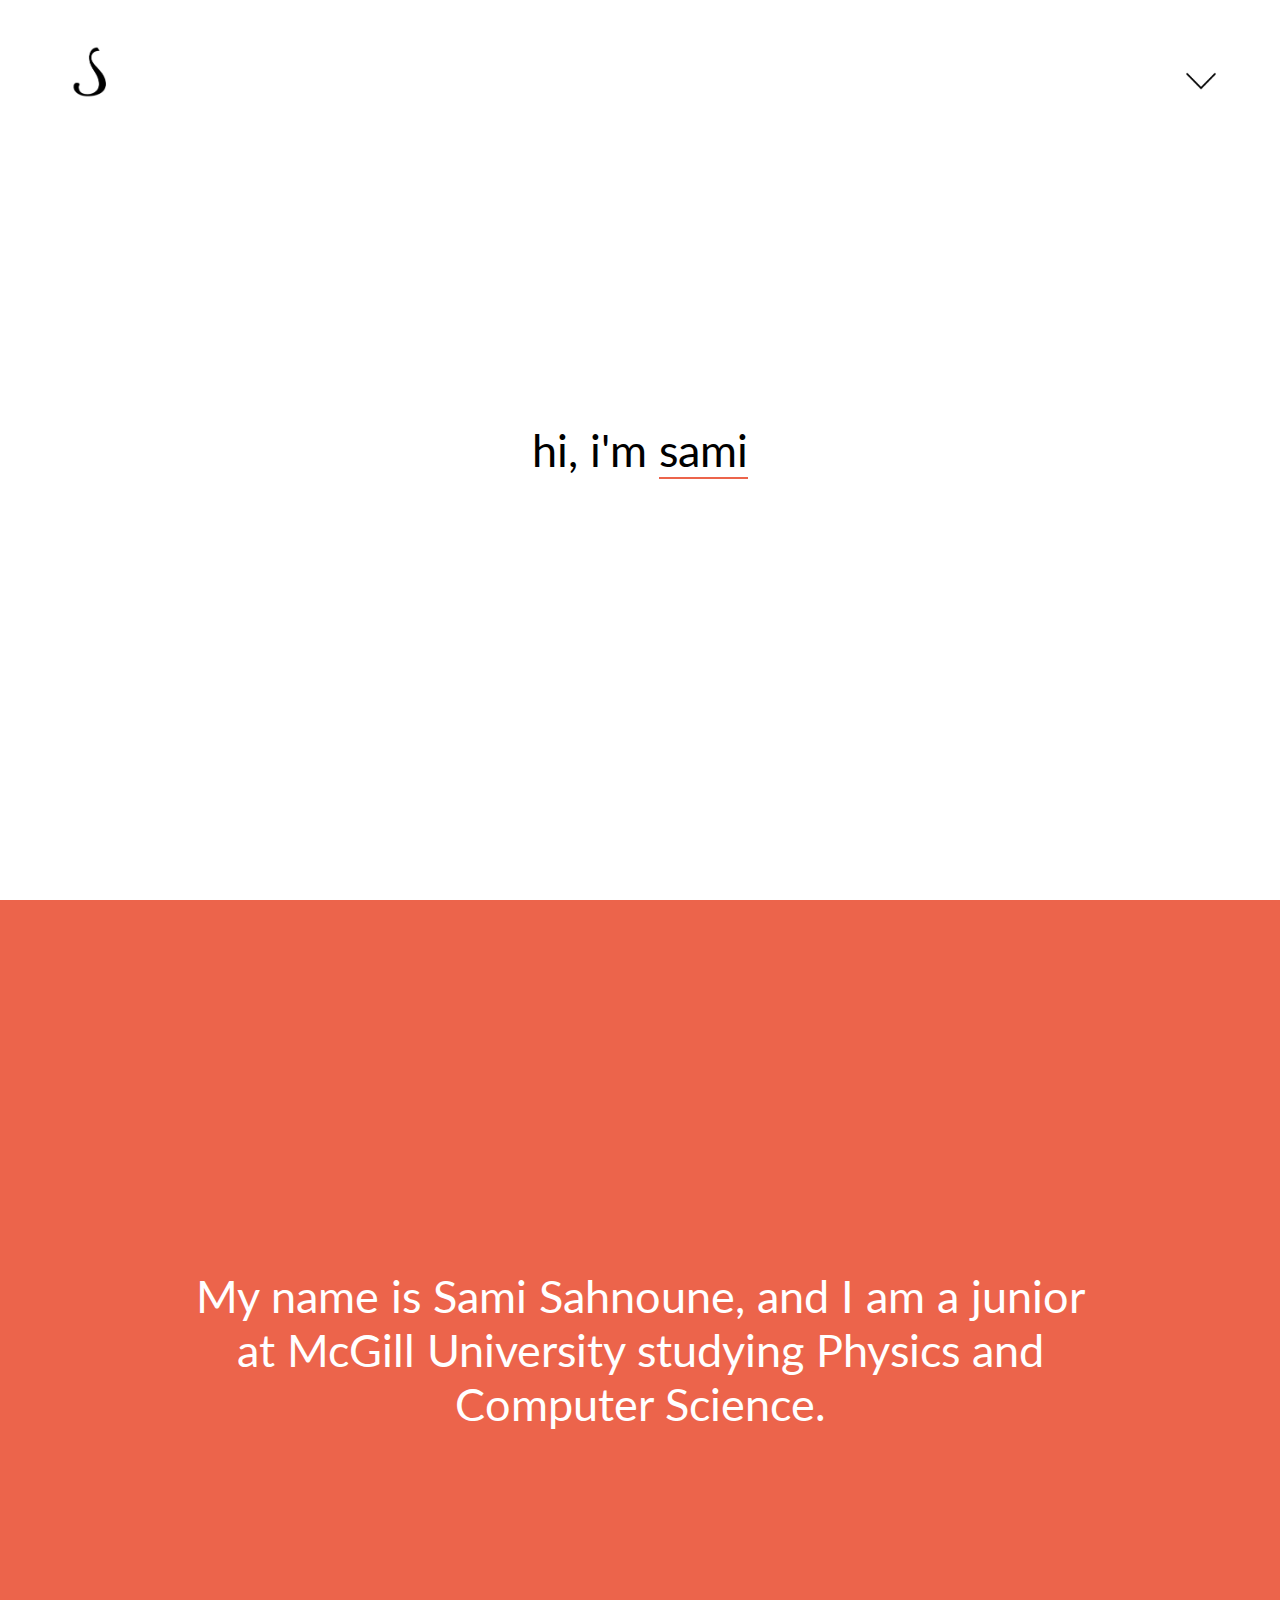
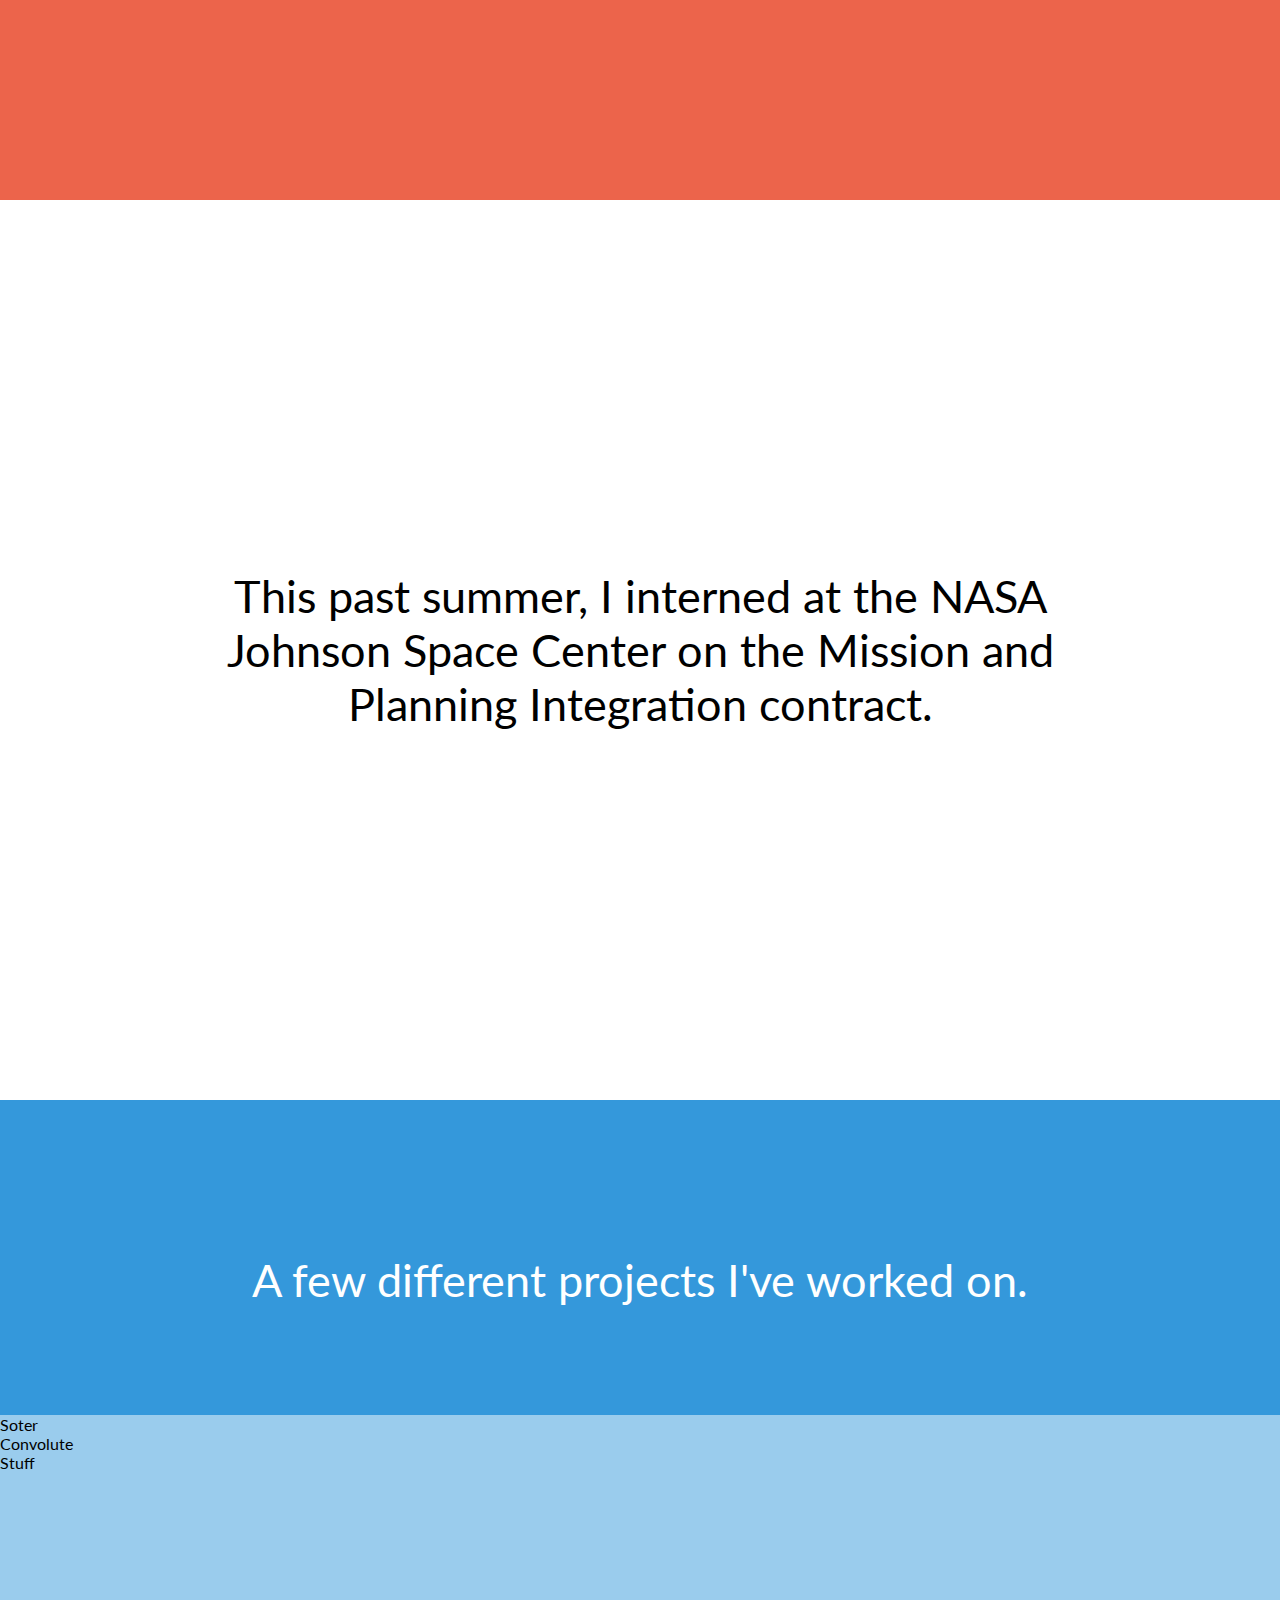
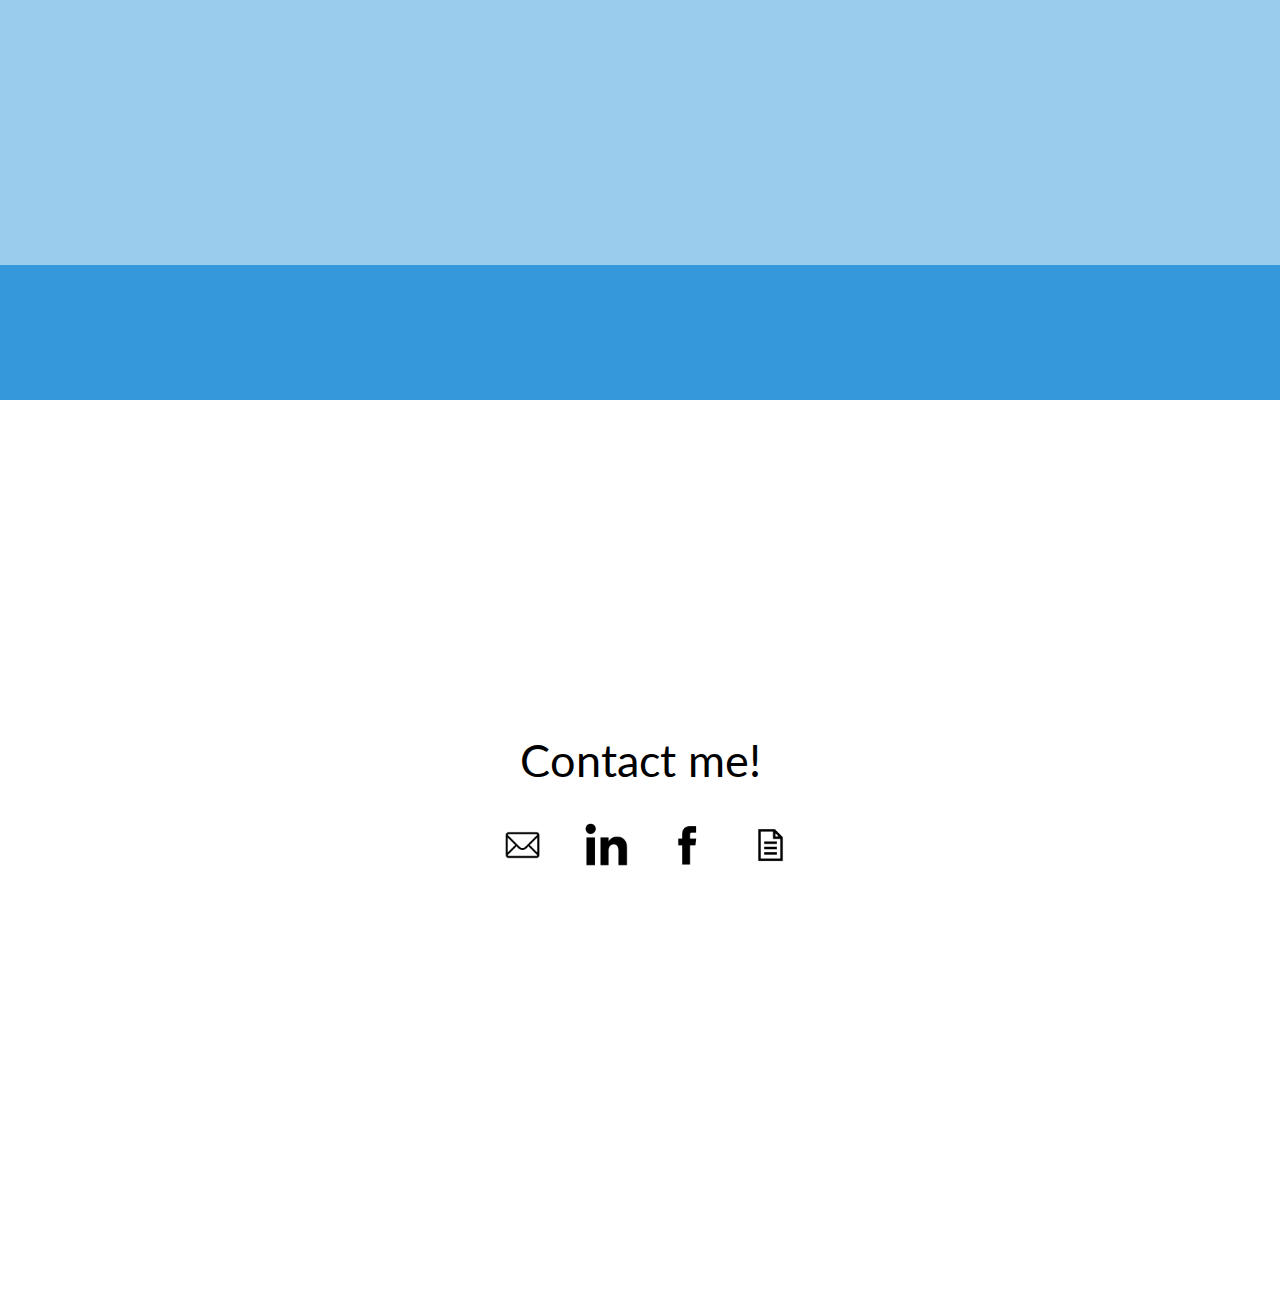
==== index.html @ 0ca567f9 "Formatting, font changes" ====
<!DOCTYPE html>
<html>
    <head>
        <title> Sami Sahnoune </title>
        <link href="https://fonts.googleapis.com/css?family=Lato" rel="stylesheet">
        <link rel="icon" href="me.png">
        <script src="https://code.jquery.com/jquery-3.2.1.min.js"   integrity="sha256-hwg4gsxgFZhOsEEamdOYGBf13FyQuiTwlAQgxVSNgt4=" crossorigin="anonymous"></script>
    </head>
    <body>
        <style>
            * {
                margin: 0;
                padding: 0;
                box-sizing: border-box;
            }
            
            body {
                height: 100vh;
                font-family: "Lato Light", "Lato", sans-serif;
            }
            
            #menu {                
                float: right;
                display: none;
                position: fixed;
                z-index: 1;
                top: 12.5vh;
                text-align: center;
                font-size: 3vh;
                /* change this */
                width: 6vw;
                right: 3vw;
                list-style: none;
            }
            
            #menu li {
                padding: 1vh;
                list-style: none;
            }
            
            #menu li:hover {
                color: gray;
                cursor: pointer;
            }
            
            .info {
                width: 70%;
                font-size: 5vh;
                position: absolute;
                text-align: center;
                top: 50%;
                left: 50%;                
                transform: translate(-50%, -50%);
            }

            #header {
                position: fixed;
                z-index: 1;
                height: 15%;
                width: 100%;
            }
            
            #icon {
                cursor: pointer;
                height: 6vh;
                margin-left: 5vw;
                margin-top: 5vh;
                
            }
            
            #search{
                cursor: pointer;
                height: 2vh;
/*                width: 2vw;*/
                float: right;
                margin-right: 5vw;
                margin-top: 8vh;
            }
            
            #me {
                background-color: #EC644B;
            }
            
            #me_info {
                color: white;
            }
            
            .invert {
               -webkit-filter: invert(1);
               filter: invert(1);
            }
            
            #projects {
                position: relative;
                background-color: #3498db;
            }
            
            #projects_info {
                width: 70%;
                font-size: 5vh;
                position: absolute;
                text-align: center;
                top: 20%;
                left: 50%;                
                transform: translate(-50%, -50%);
                color: white;
            }
            
            section {
                height: 100vh;
                position: relative;
            }
            
            #contact_info {
                width: 70%;
                font-size: 5vh;
                position: absolute;
                text-align: center;
                top: 40%;
                left: 50%;                
                transform: translate(-50%, -50%);
            }
            
            #social {
                width: 70%;
                font-size: 5vh;
                position: absolute;
                text-align: center;
                top: 50%;
                left: 47.5%;                
                transform: translate(-50%, -50%);
                z-index: 1;
            }
            
            #gallery {
                position: absolute;
                height: 50vh;
                width: 100%;
                top: 35vh;
/*                margin-top: 25%;*/
/*                position: absolute;*/
/*                text-align: center;*/
                margin: 0 auto;
                background-color: rgba(255, 255, 255, 0.5);
            }

            #social, #social li {
                list-style: none;
                display: inline;
                margin-left: 2vw;
            }
            
            .rotate {
                transform: rotate(-180deg);
                /*transform: rotate(180deg);*/
                -webkit-transition:0.5s;
                -moz-transition:0.5s;
                -ms-transition:0.5s;
                -o-transition:0.5s;
                transition:0.5s;
            }
            .rotate2 {
                transform: rotate(0deg);
                -webkit-transition:0.5s;
                -moz-transition:0.5s;
                -ms-transition:0.5s;
                -o-transition:0.5s;
                transition:0.5s;
            }
            
            li img {
                height: 5vh;
            }
            
            #gallery ul {
                margin: 0;
                padding: 0;
/*                padding: 3vw;*/
                width: 100%;
            }
            
            #gallery ul li{
                list-style: none;
/*                padding: 10vw;*/
                display: inline-block;
                width: 50%
/*                width: 29vw;*/
/*                text-align: left;*/
            }
            
/*
            @media screen and (min-width: 20em) {
                #gallery ul li {
                    width: 33.33333%;
                }
            }
*/
        </style>
        <div id = "menu">
            <ul>
                <li>home</li>
                <li>me</li>
                <li>work</li>
                <li>projects</li>
                <li>contact</li>
            </ul>
        </div>
        <div id = "header">
            <img src = "me.png" class = "pic" id = "icon">
            <img src = "caret.png" class = "pic rotate2" id = "search" >
        </div>
        <section id = "home">
            <p id = "hi" class = "info"> hi, i'm <span style = "border-bottom: 2px solid #EC644B">sami</span> </p>
        </section>
        <section id = "me">
            <p id = "me_info" class = "info"> My name is Sami Sahnoune, and I am a junior at McGill University studying Physics and Computer Science.</p>
        </section>
        <section id = "work">
            <p id = "work_info" class = "info"> This past summer, I interned at the NASA Johnson Space Center on the Mission and Planning Integration contract.</p>
        </section>
        <section id = "projects">
            <p id = "projects_info" class = "info"> A few different projects I've worked on.</p>
            <div id = "gallery">
                <ul>
                    <li> Soter </li>
                    <li> Convolute </li>
                    <li> Stuff </li>
                </ul>
            </div>
        </section>
        <section id = "contact">
            <p id = "contact_info" class = "info"> Contact me! </p>
            <ul id = "social">
                <li><a href = "mailto:sami.sahnoune@mail.mcgill.ca" target = "_blank"><img src="email.png"></a></li>
                <li><a href = "https://www.linkedin.com/in/samisahnoune" target = "_blank"><img src="linkedin.png"></a></li>
                <li><a href = "https://www.facebook.com/samiwsahn" target = "_blank"><img src="facebook.png"></a></li>
                <li><a href = "resume.pdf" target = "_blank"><img src="resume.png" target = "_blank"></a></li>
            </ul>
        </section>
    </body>
    <script>
        $(document).ready(function () {
            $("#hi").hide(0).delay(100).fadeIn(750);
        });
        
        var topofDiv = $("section").offset().top;
        var height = $("section").outerHeight();
        var sections = document.getElementsByTagName("section");
        
        // sloppy, fix
        var section_height = sections[0].offsetHeight;
        $(window).scroll(function(){
            if(($(window).scrollTop() > ((0 + height) - 50) && $(window).scrollTop() < ((section_height + height) - 50)) || $(window).scrollTop() > ((2*section_height + height) - 50) && $(window).scrollTop() < ((3*section_height + height) - 50)){
                $("#header img").addClass("invert");
                $("#menu").addClass("invert");
            }
            else {
                $("#header img").removeClass("invert");
                $("#menu").removeClass("invert");
            }
        });
        
        $("#search").click(function(){
            $('#search').toggleClass('rotate');
            $('#search').toggleClass('rotate2');
            $("#menu").slideToggle(500);
        });
        
        $("#icon").click(function() {
            $("html, body").animate({
                scrollTop: 0
            }, 700);
        });
        
        $("#menu").on('click','li',function(){
            $('html, body').animate({
                scrollTop: $('#'+$(this).text()).offset().top}, 750);
            $("#menu").slideToggle(500);
            $('#search').toggleClass('rotate');
            $('#search').toggleClass('rotate2');
        });
        $(window).resize(function() {
            if ($(window).width() < 450)
            {
                $(".info").css({'font-size': '5vw'});
            }
            else {
                $(".info").css({'font-size': '5vh'});
            }
        });
        
        
    </script>
</html>
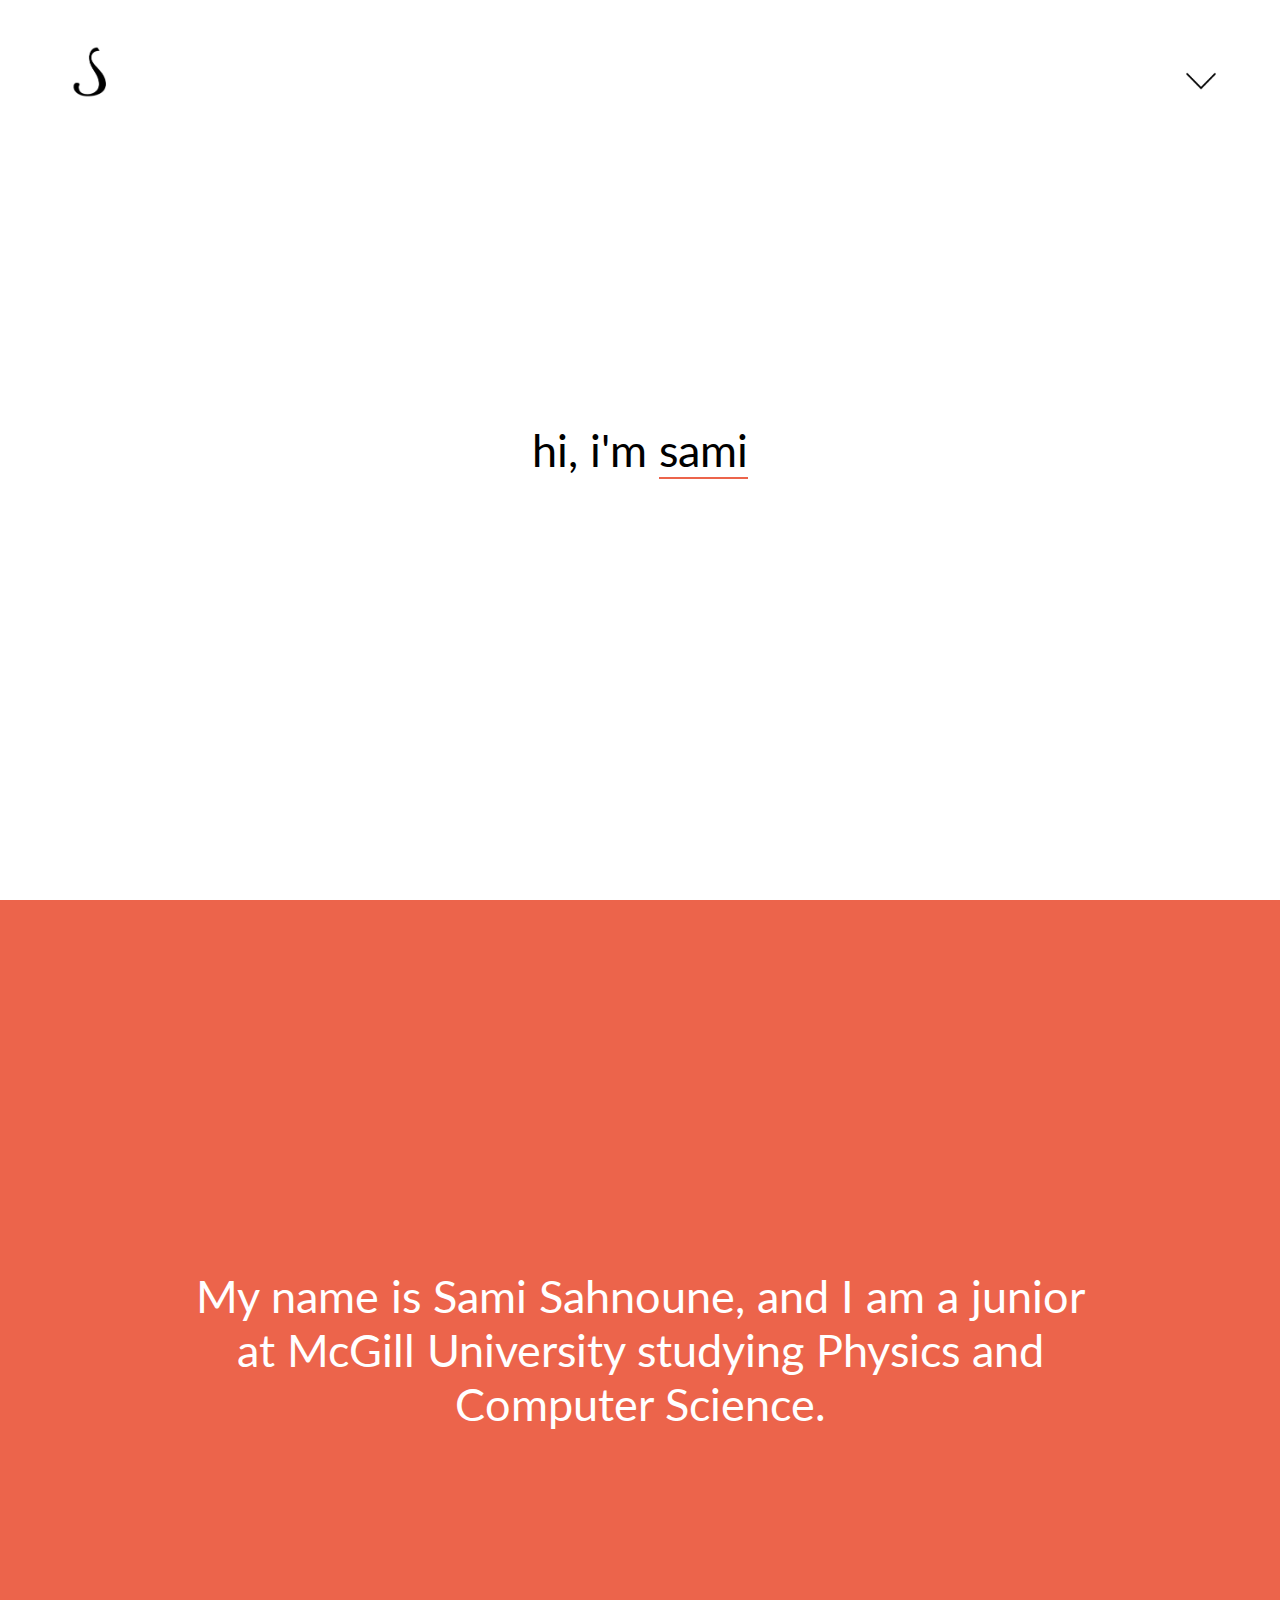
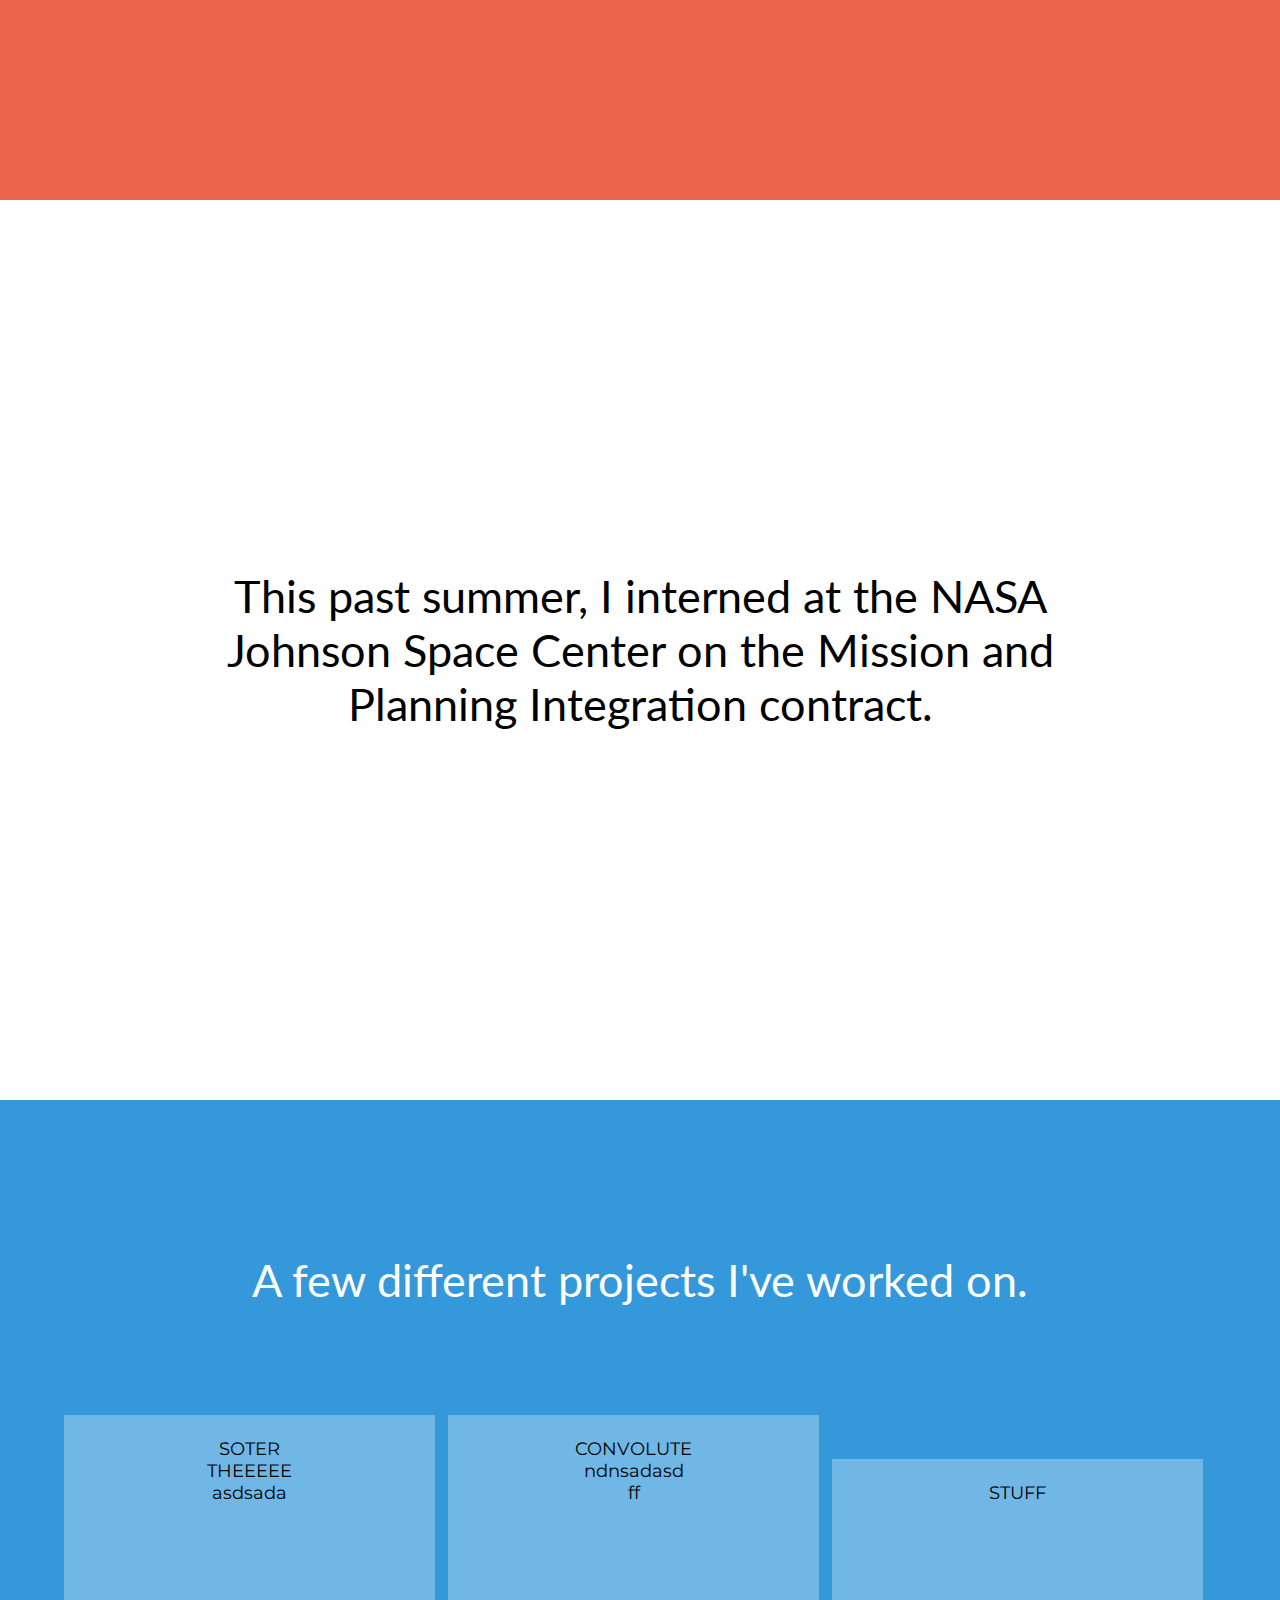
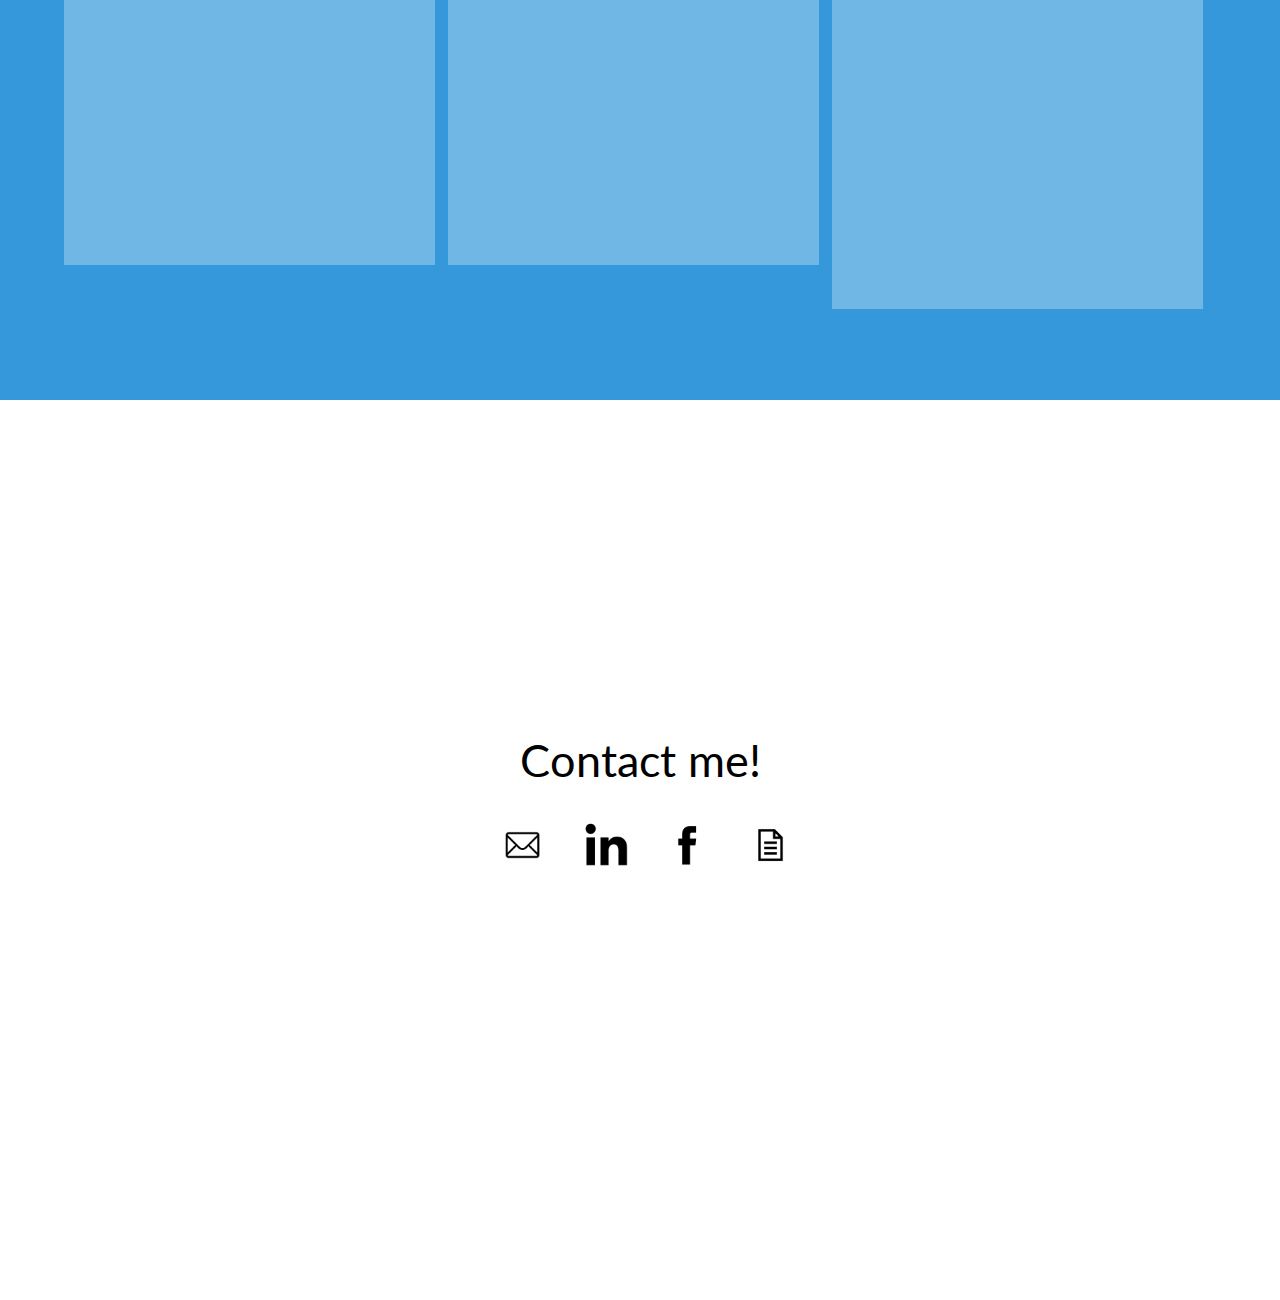
==== commit 138f0e4f: "Created project sections with correct spacings" ====
--- a/index.html
+++ b/index.html
@@ -3,6 +3,7 @@
     <head>
         <title> Sami Sahnoune </title>
         <link href="https://fonts.googleapis.com/css?family=Lato" rel="stylesheet">
+        <link href="https://fonts.googleapis.com/css?family=Montserrat" rel="stylesheet">
         <link rel="icon" href="me.png">
         <script src="https://code.jquery.com/jquery-3.2.1.min.js"   integrity="sha256-hwg4gsxgFZhOsEEamdOYGBf13FyQuiTwlAQgxVSNgt4=" crossorigin="anonymous"></script>
     </head>
@@ -137,11 +138,8 @@
                 height: 50vh;
                 width: 100%;
                 top: 35vh;
-/*                margin-top: 25%;*/
-/*                position: absolute;*/
-/*                text-align: center;*/
                 margin: 0 auto;
-                background-color: rgba(255, 255, 255, 0.5);
+/*                background-color: rgba(255, 255, 255, 0.5);*/
             }
 
             #social, #social li {
@@ -171,30 +169,27 @@
             li img {
                 height: 5vh;
             }
-            
+             
             #gallery ul {
                 margin: 0;
                 padding: 0;
-/*                padding: 3vw;*/
                 width: 100%;
-            }
-            
-            #gallery ul li{
-                list-style: none;
-/*                padding: 10vw;*/
+                font-size: 0;
+                margin-left: 5%;
+            }
+
+            #gallery ul li {
+                padding: 2.5vh;
+                font-family: 'Montserrat', 'Lato Light', sans-serif;
+                text-align: center;
+                margin-right: 1%;
+                height: 50vh;
+                list-style: none;
                 display: inline-block;
-                width: 50%
-/*                width: 29vw;*/
-/*                text-align: left;*/
-            }
-            
-/*
-            @media screen and (min-width: 20em) {
-                #gallery ul li {
-                    width: 33.33333%;
-                }
-            }
-*/
+                width: 29%;
+                font-size: 2vh;
+                background-color: rgba(255, 255, 255, 0.3);
+            }
         </style>
         <div id = "menu">
             <ul>
@@ -222,9 +217,12 @@
             <p id = "projects_info" class = "info"> A few different projects I've worked on.</p>
             <div id = "gallery">
                 <ul>
-                    <li> Soter </li>
-                    <li> Convolute </li>
-                    <li> Stuff </li>
+                    <li> 
+                        SOTER
+                        <br>THEEEEE<br>asdsada
+                    </li>
+                    <li> CONVOLUTE<br> ndnsadasd<br> ff</li>
+                    <li> STUFF </li>
                 </ul>
             </div>
         </section>
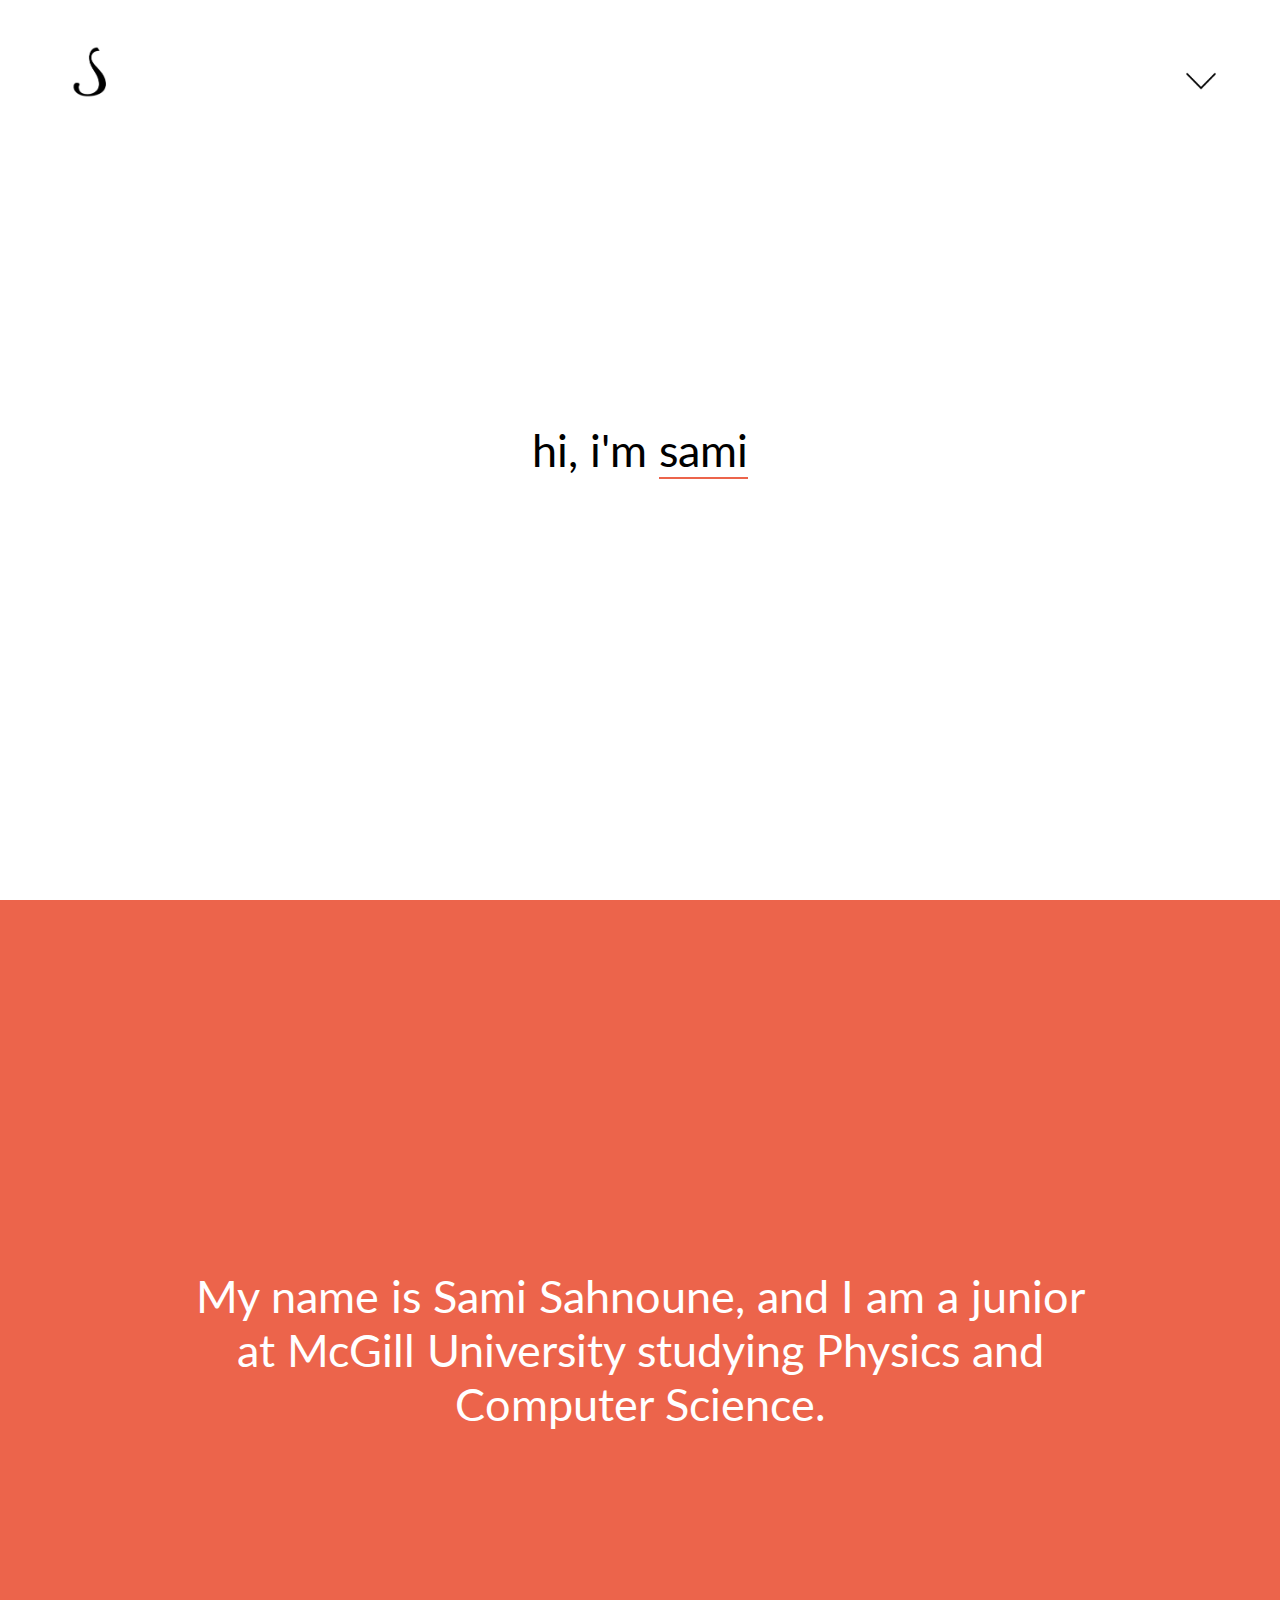
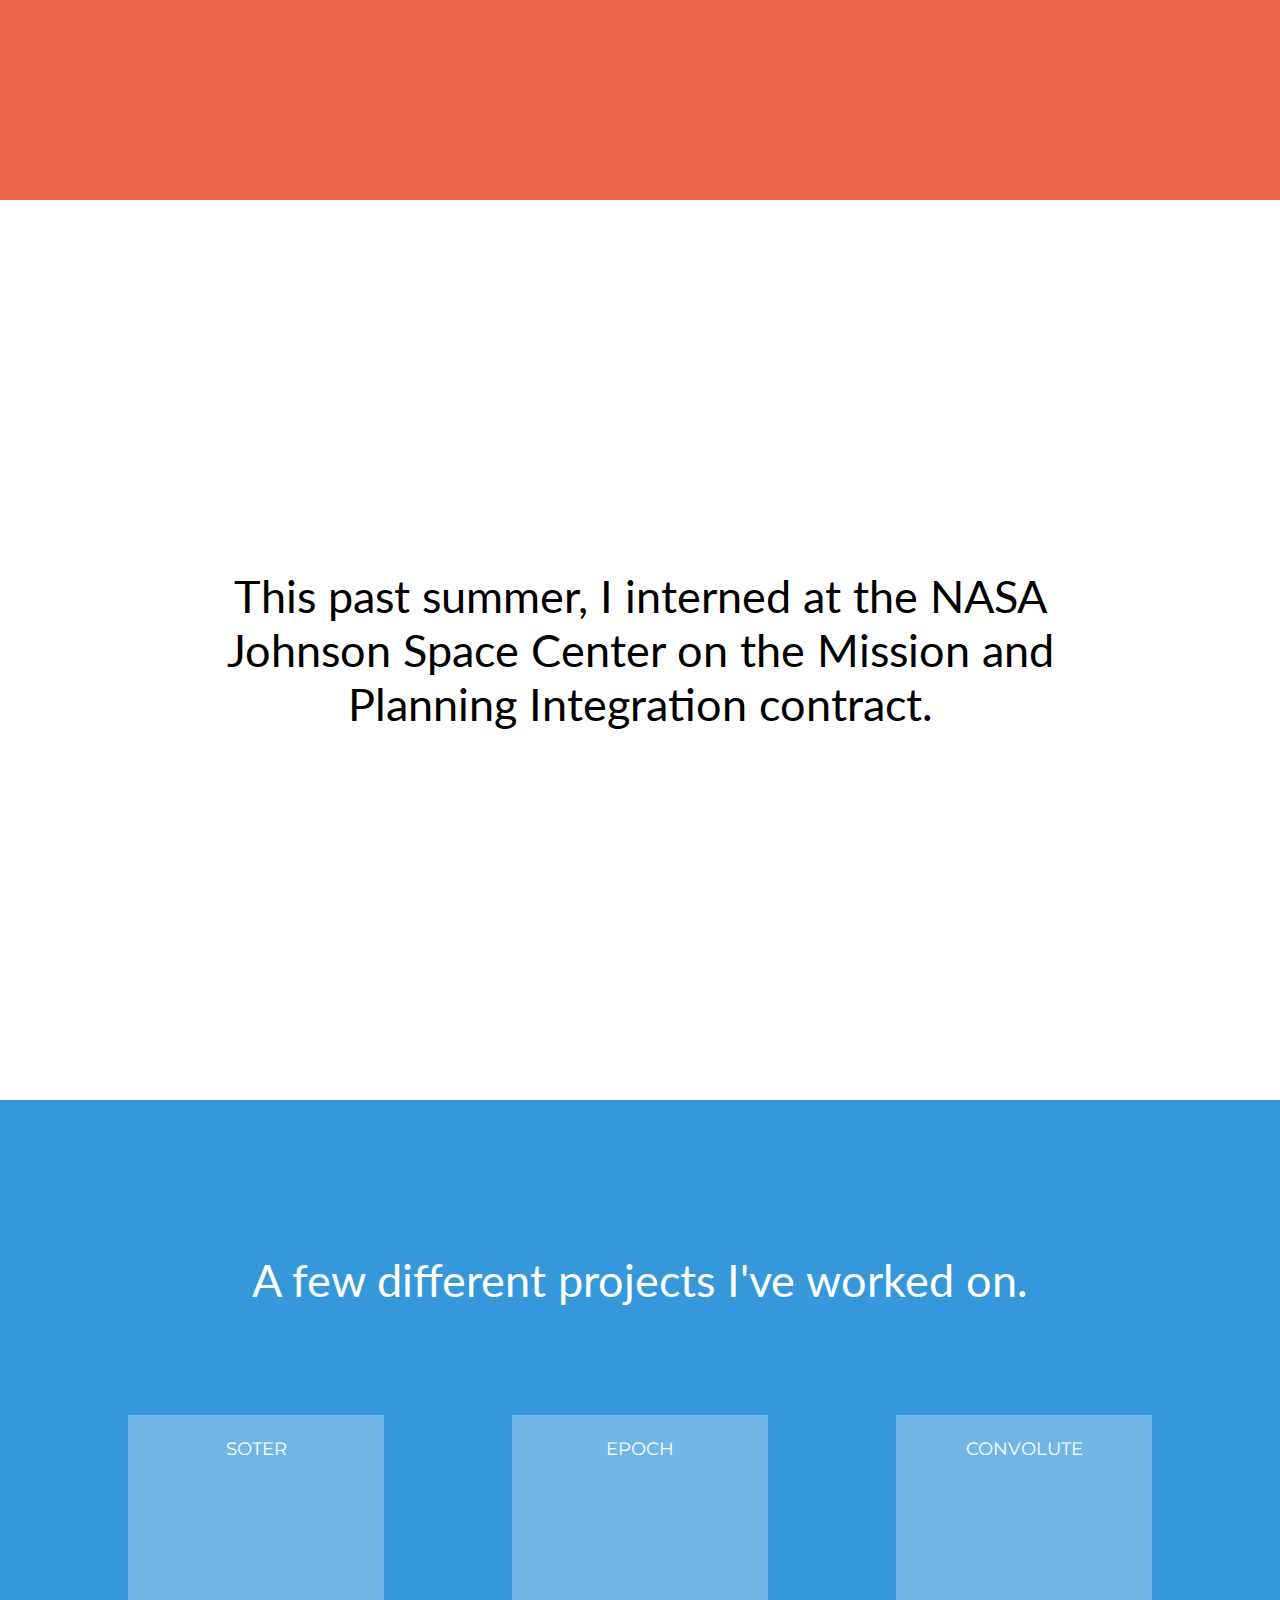
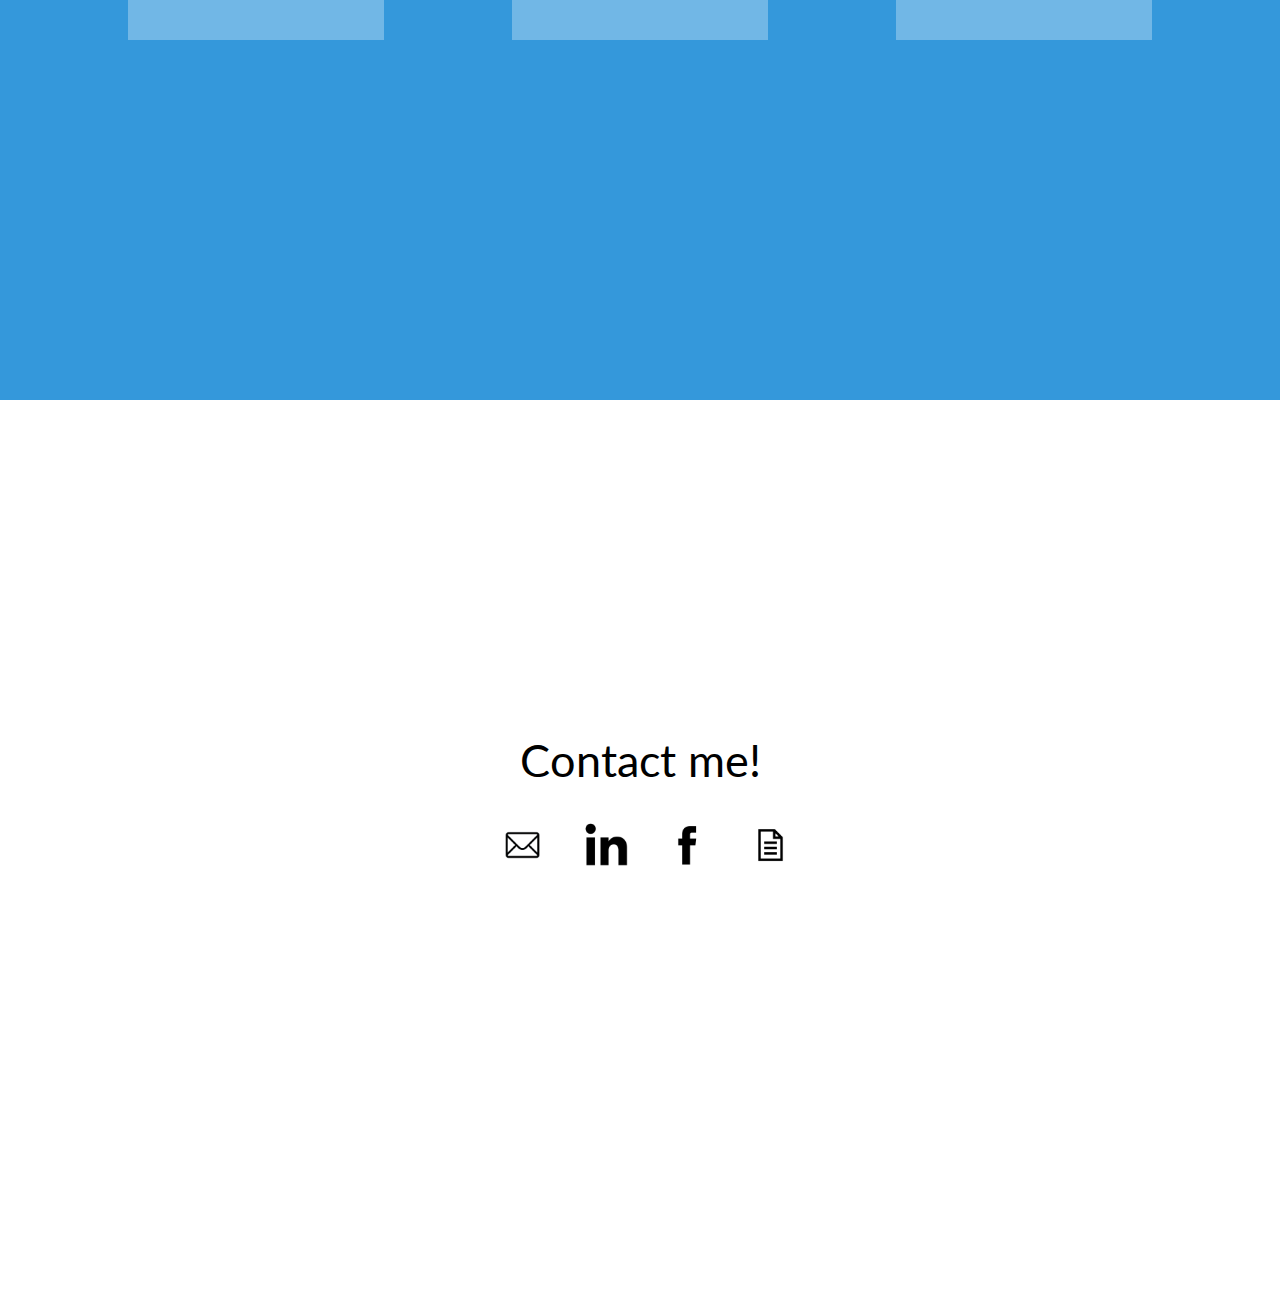
==== commit 2153952d: "Reformatted projects section" ====
--- a/index.html
+++ b/index.html
@@ -175,18 +175,19 @@
                 padding: 0;
                 width: 100%;
                 font-size: 0;
-                margin-left: 5%;
+/*                margin-left: 5%;*/
             }
 
             #gallery ul li {
+                color: white;
                 padding: 2.5vh;
                 font-family: 'Montserrat', 'Lato Light', sans-serif;
                 text-align: center;
-                margin-right: 1%;
-                height: 50vh;
+                margin-left: 10%;
+                height: 25vh;
                 list-style: none;
                 display: inline-block;
-                width: 29%;
+                width: 20%;
                 font-size: 2vh;
                 background-color: rgba(255, 255, 255, 0.3);
             }
@@ -218,11 +219,14 @@
             <div id = "gallery">
                 <ul>
                     <li> 
-                        SOTER
-                        <br>THEEEEE<br>asdsada
+                        SOTER  
                     </li>
-                    <li> CONVOLUTE<br> ndnsadasd<br> ff</li>
-                    <li> STUFF </li>
+                    <li> 
+                        EPOCH
+                    </li>
+                    <li> 
+                        CONVOLUTE
+                    </li>
                 </ul>
             </div>
         </section>
@@ -277,15 +281,15 @@
             $('#search').toggleClass('rotate');
             $('#search').toggleClass('rotate2');
         });
-        $(window).resize(function() {
-            if ($(window).width() < 450)
-            {
-                $(".info").css({'font-size': '5vw'});
-            }
-            else {
-                $(".info").css({'font-size': '5vh'});
-            }
-        });
+//        $(window).resize(function() {
+//            if ($(window).width() < 450)
+//            {
+//                $(".info").css({'font-size': '5vw'});
+//            }
+//            else {
+//                $(".info").css({'font-size': '5vh'});
+//            }
+//        });
         
         
     </script>
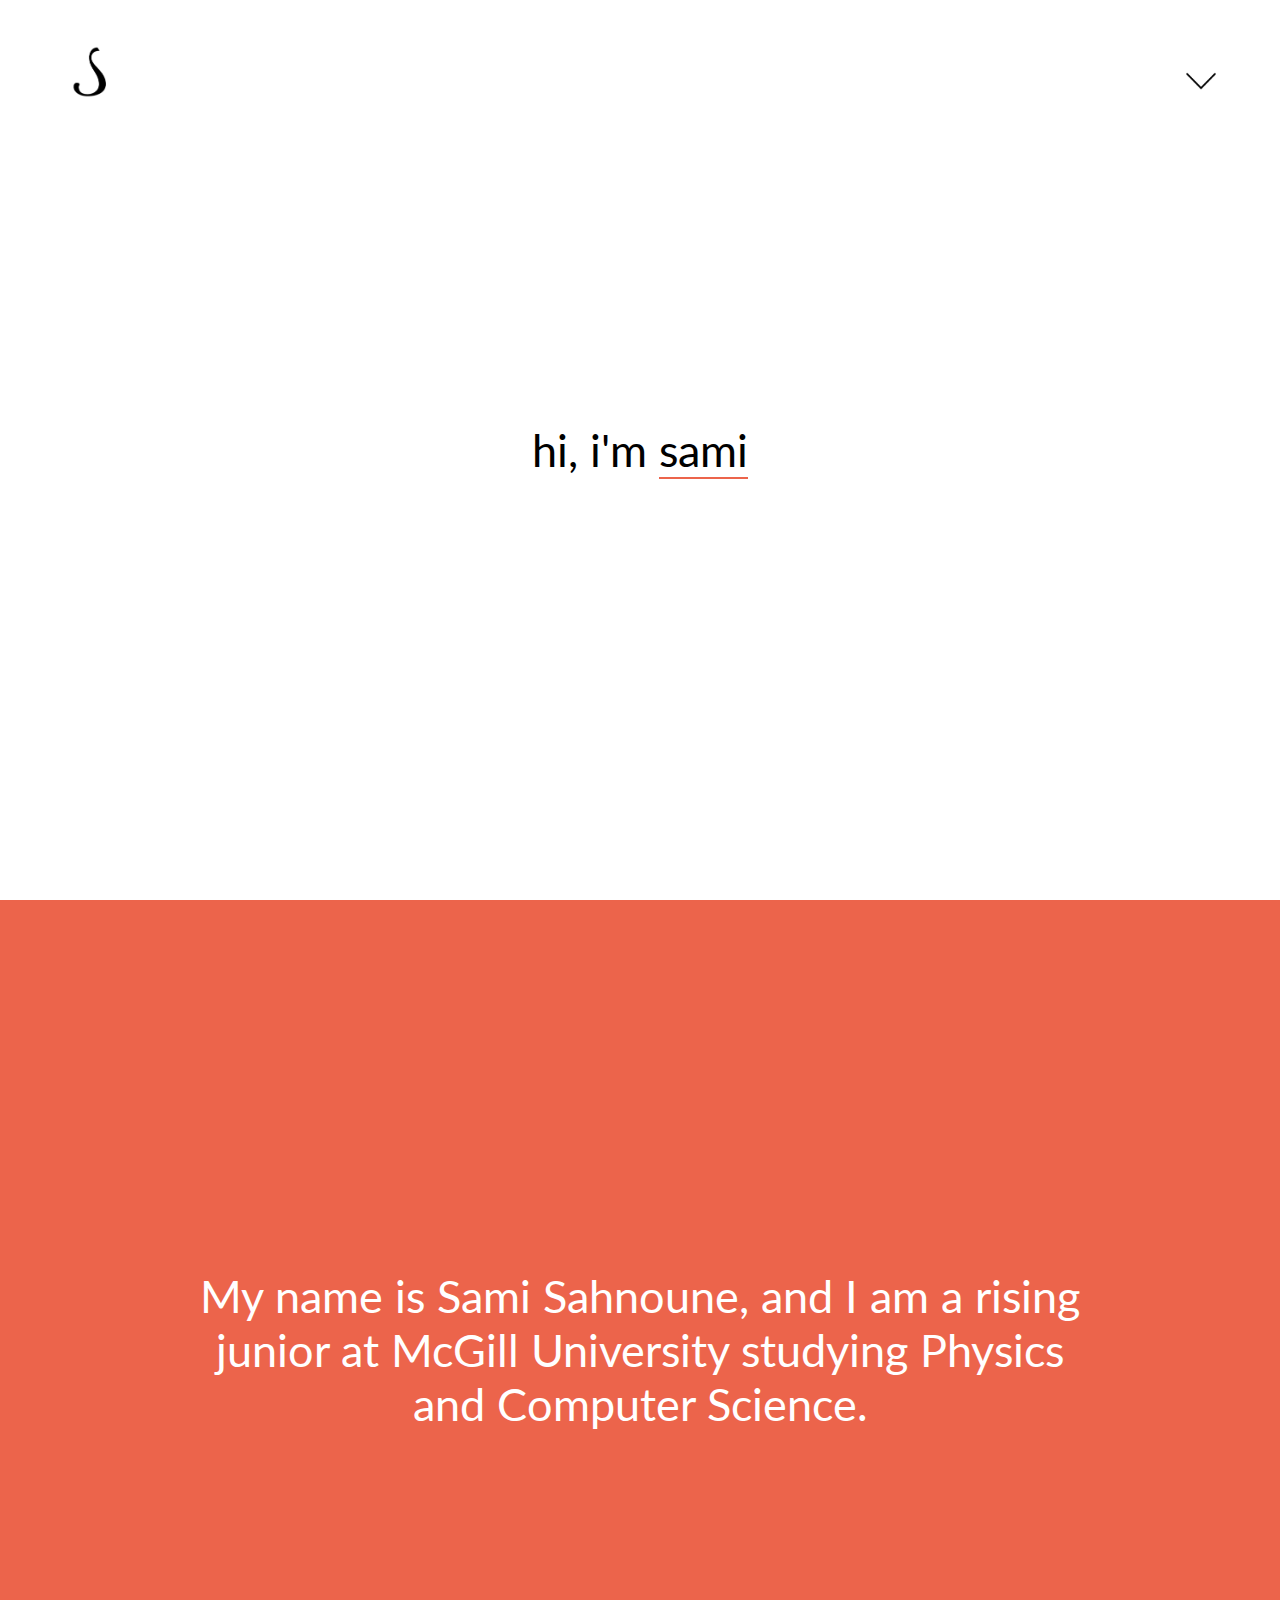
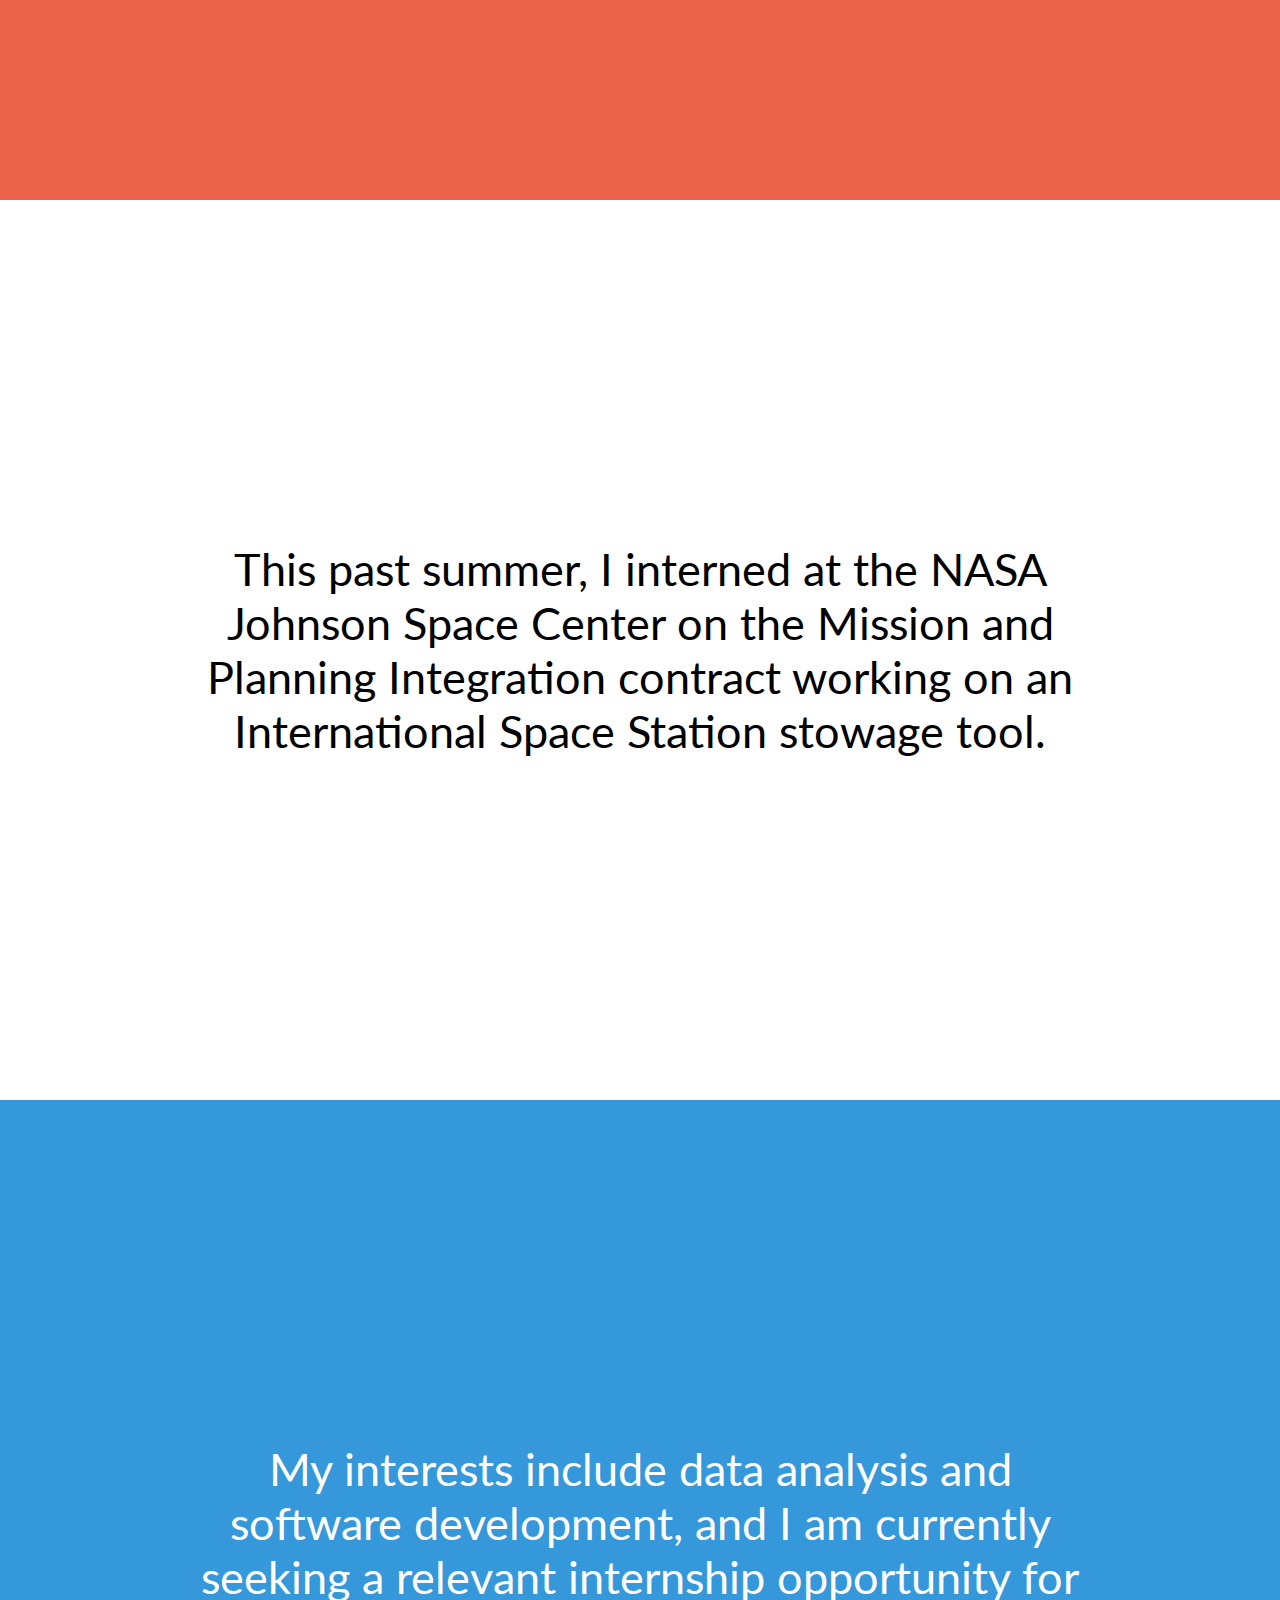
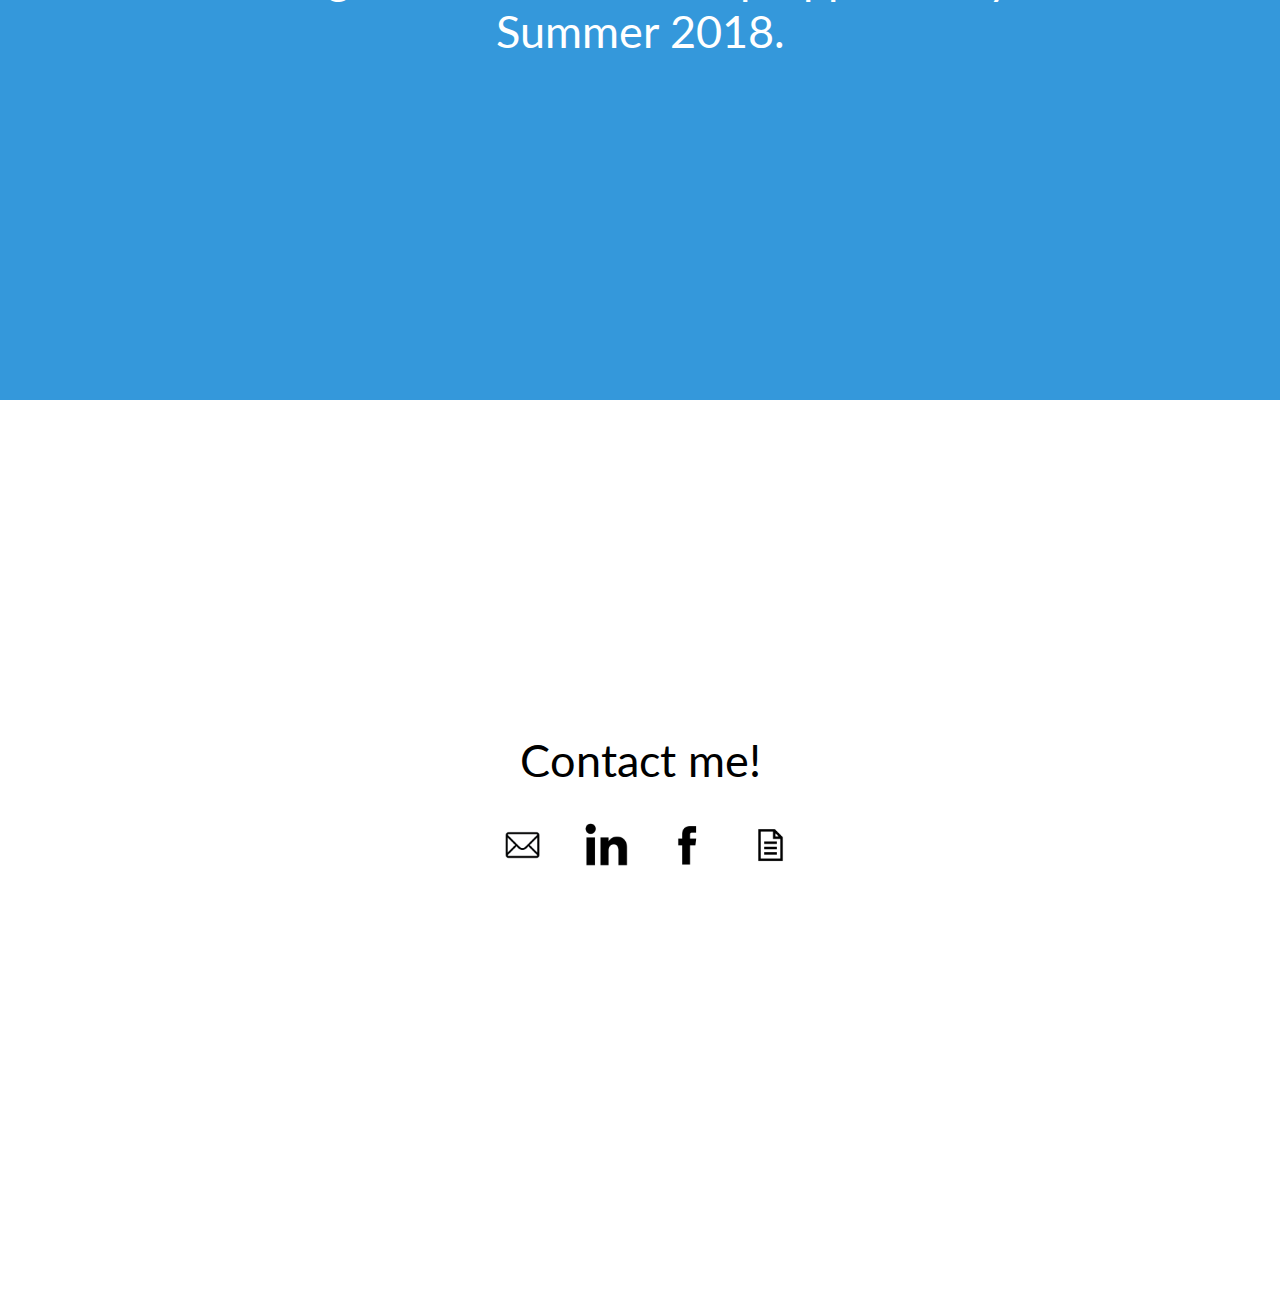
==== commit 15e994df: "Removed projects, left future" ====
--- a/index.html
+++ b/index.html
@@ -30,7 +30,7 @@
                 font-size: 3vh;
                 /* change this */
                 width: 6vw;
-                right: 3vw;
+                right: 50px;
                 list-style: none;
             }
             
@@ -91,6 +91,22 @@
                filter: invert(1);
             }
             
+            #future {
+                position: relative;
+                background-color: #3498db;
+            }
+            
+            #future_info {
+                width: 70%;
+                font-size: 5vh;
+                position: absolute;
+                text-align: center;
+                top: 50%;
+                left: 50%;                
+                transform: translate(-50%, -50%);
+                color: white;
+            }
+/*
             #projects {
                 position: relative;
                 background-color: #3498db;
@@ -106,6 +122,7 @@
                 transform: translate(-50%, -50%);
                 color: white;
             }
+*/
             
             section {
                 height: 100vh;
@@ -133,15 +150,6 @@
                 z-index: 1;
             }
             
-            #gallery {
-                position: absolute;
-                height: 50vh;
-                width: 100%;
-                top: 35vh;
-                margin: 0 auto;
-/*                background-color: rgba(255, 255, 255, 0.5);*/
-            }
-
             #social, #social li {
                 list-style: none;
                 display: inline;
@@ -169,28 +177,34 @@
             li img {
                 height: 5vh;
             }
-             
-            #gallery ul {
-                margin: 0;
-                padding: 0;
-                width: 100%;
-                font-size: 0;
-/*                margin-left: 5%;*/
-            }
-
+            
+/*
+            #gallery {
+                position: absolute;
+                text-align: justify;
+                top: 50%;
+                width: 75%;
+                left: 50%;                
+                transform: translate(-50%, -50%);
+                margin: 0 auto;
+            }
+            
             #gallery ul li {
-                color: white;
-                padding: 2.5vh;
-                font-family: 'Montserrat', 'Lato Light', sans-serif;
-                text-align: center;
-                margin-left: 10%;
-                height: 25vh;
+                font-size: 3vh;
+                text-align: justify;
+                color: white;
                 list-style: none;
-                display: inline-block;
-                width: 20%;
-                font-size: 2vh;
-                background-color: rgba(255, 255, 255, 0.3);
-            }
+            }
+            
+            #project_title {
+                font-weight: 800;
+            }
+            
+            #gallery ul li p {
+                padding: 10px;
+                color: white;
+            }
+*/
         </style>
         <div id = "menu">
             <ul>
@@ -209,26 +223,38 @@
             <p id = "hi" class = "info"> hi, i'm <span style = "border-bottom: 2px solid #EC644B">sami</span> </p>
         </section>
         <section id = "me">
-            <p id = "me_info" class = "info"> My name is Sami Sahnoune, and I am a junior at McGill University studying Physics and Computer Science.</p>
+            <p id = "me_info" class = "info"> My name is Sami Sahnoune, and I am a rising junior at McGill University studying Physics and Computer Science.</p>
         </section>
         <section id = "work">
-            <p id = "work_info" class = "info"> This past summer, I interned at the NASA Johnson Space Center on the Mission and Planning Integration contract.</p>
-        </section>
-        <section id = "projects">
-            <p id = "projects_info" class = "info"> A few different projects I've worked on.</p>
+            <p id = "work_info" class = "info"> This past summer, I interned at the NASA Johnson Space Center on the Mission and Planning Integration contract working on an International Space Station stowage tool.</p>
+        </section>
+        <section id = "future">
+            <p id = "future_info" class = "info"> My interests include data analysis and software development, and I am currently seeking a relevant internship opportunity for Summer 2018.
+<!--
             <div id = "gallery">
                 <ul>
                     <li> 
-                        SOTER  
+                        <span id = 'project_title'>SOTER</span>
+                        <p> 
+                            Soter is an Android application built during the 2017 Concordia University ConUHacks Hackathon. Over the course of the weekend, we developed an introductory prototype of a security app. Read more about it 
+                            <a href = "https://devpost.com/software/soter-io" target = "_blank">here</a>.
+                        </p>
                     </li>
                     <li> 
-                        EPOCH
+                        <span id = 'project_title'>EPOCH</span>
+                        <p>
+                            Epoch is a new-tab Chrome extension built to motivate myself while browsing the web. This project expanded my interest in web design and APIs.
+                        </p>
                     </li>
-                    <li> 
-                        CONVOLUTE
+                    <li>
+                        <span id = 'project_title'>CONVOLUTE</span>
+                        <p>
+                            Convolute is a Python filtering program hosted on the web. Given a bitmap image, a filter is applied using a convolution matrix. Try it <a href = "http://cs.mcgill.ca/~ssahno/A5Q3_template.html" target = "_blank">here</a>.
+                        </p>
                     </li>
                 </ul>
             </div>
+-->
         </section>
         <section id = "contact">
             <p id = "contact_info" class = "info"> Contact me! </p>
@@ -242,6 +268,18 @@
     </body>
     <script>
         $(document).ready(function () {
+            console.log($(window).width());
+        });
+        if ($(window).width() < 450)
+            {
+                console.log('Hello');
+                $(".info").css({'font-size': '5vw'});
+            }
+            else {
+                $(".info").css({'font-size': '5vh'});
+        }
+        
+        $(document).ready(function () {
             $("#hi").hide(0).delay(100).fadeIn(750);
         });
         
@@ -281,15 +319,17 @@
             $('#search').toggleClass('rotate');
             $('#search').toggleClass('rotate2');
         });
-//        $(window).resize(function() {
-//            if ($(window).width() < 450)
-//            {
-//                $(".info").css({'font-size': '5vw'});
-//            }
-//            else {
-//                $(".info").css({'font-size': '5vh'});
-//            }
-//        });
+        
+        $(window).resize(function() {
+            if ($(window).width() < 450)
+            {
+                console.log('Hello');
+                $(".info").css({'font-size': '5vw'});
+            }
+            else {
+                $(".info").css({'font-size': '5vh'});
+            }
+        });
         
         
     </script>
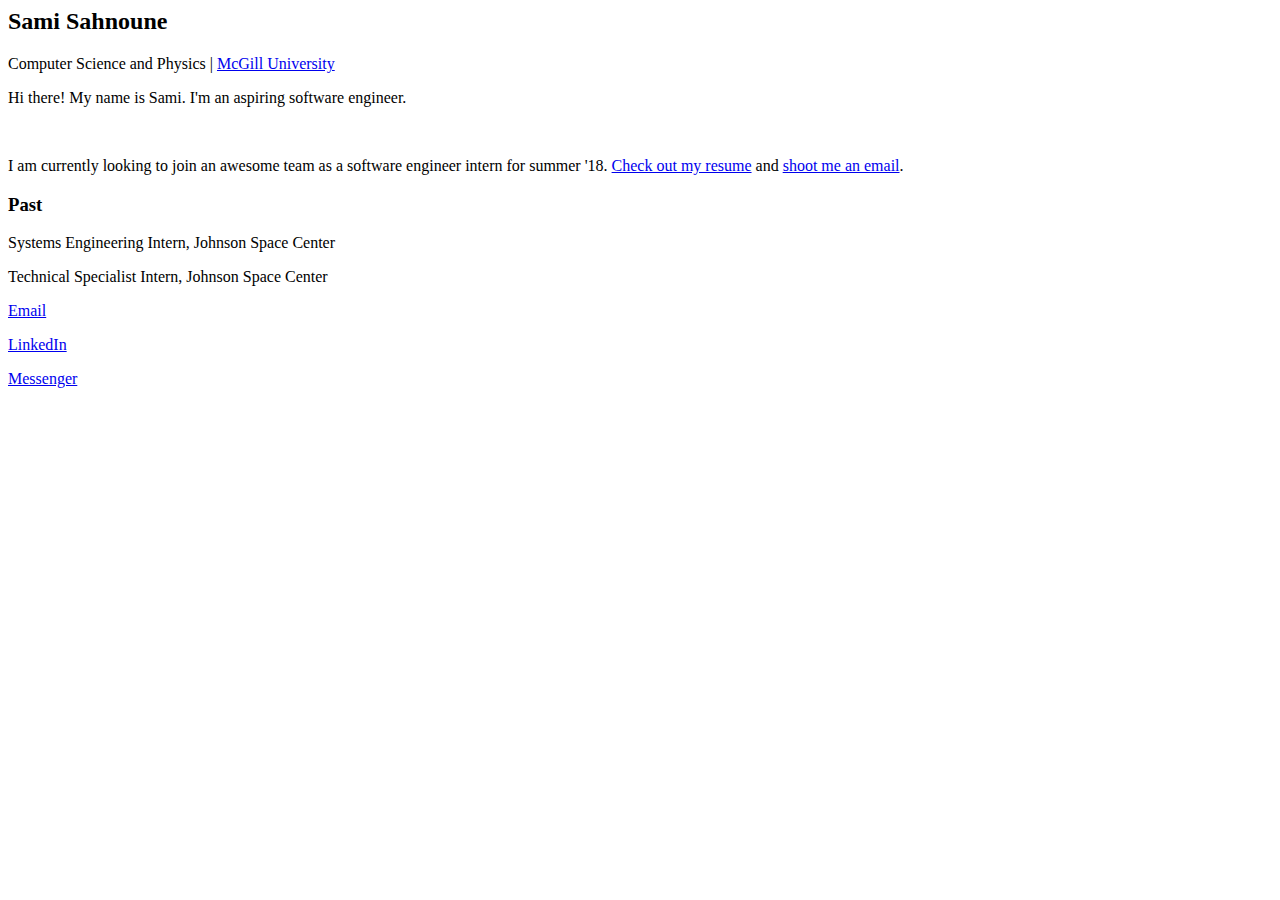
==== commit caf3ffb7: "Changed it up." ====
--- a/index.html
+++ b/index.html
@@ -1,336 +1,36 @@
-<!DOCTYPE html>
 <html>
     <head>
-        <title> Sami Sahnoune </title>
-        <link href="https://fonts.googleapis.com/css?family=Lato" rel="stylesheet">
-        <link href="https://fonts.googleapis.com/css?family=Montserrat" rel="stylesheet">
-        <link rel="icon" href="me.png">
-        <script src="https://code.jquery.com/jquery-3.2.1.min.js"   integrity="sha256-hwg4gsxgFZhOsEEamdOYGBf13FyQuiTwlAQgxVSNgt4=" crossorigin="anonymous"></script>
+        <link rel = "stylesheet" type = "text/css" href = "style.css">
+        <!-- Global site tag (gtag.js) - Google Analytics -->
+        <script async src="https://www.googletagmanager.com/gtag/js?id=UA-112837537-1"></script>
+        <script>
+            window.dataLayer = window.dataLayer || [];
+            function gtag(){dataLayer.push(arguments);}
+            gtag('js', new Date());
+
+            gtag('config', 'UA-112837537-1');
+        </script>
+
     </head>
     <body>
-        <style>
-            * {
-                margin: 0;
-                padding: 0;
-                box-sizing: border-box;
-            }
-            
-            body {
-                height: 100vh;
-                font-family: "Lato Light", "Lato", sans-serif;
-            }
-            
-            #menu {                
-                float: right;
-                display: none;
-                position: fixed;
-                z-index: 1;
-                top: 12.5vh;
-                text-align: center;
-                font-size: 3vh;
-                /* change this */
-                width: 6vw;
-                right: 50px;
-                list-style: none;
-            }
-            
-            #menu li {
-                padding: 1vh;
-                list-style: none;
-            }
-            
-            #menu li:hover {
-                color: gray;
-                cursor: pointer;
-            }
-            
-            .info {
-                width: 70%;
-                font-size: 5vh;
-                position: absolute;
-                text-align: center;
-                top: 50%;
-                left: 50%;                
-                transform: translate(-50%, -50%);
-            }
-
-            #header {
-                position: fixed;
-                z-index: 1;
-                height: 15%;
-                width: 100%;
-            }
-            
-            #icon {
-                cursor: pointer;
-                height: 6vh;
-                margin-left: 5vw;
-                margin-top: 5vh;
-                
-            }
-            
-            #search{
-                cursor: pointer;
-                height: 2vh;
-/*                width: 2vw;*/
-                float: right;
-                margin-right: 5vw;
-                margin-top: 8vh;
-            }
-            
-            #me {
-                background-color: #EC644B;
-            }
-            
-            #me_info {
-                color: white;
-            }
-            
-            .invert {
-               -webkit-filter: invert(1);
-               filter: invert(1);
-            }
-            
-            #future {
-                position: relative;
-                background-color: #3498db;
-            }
-            
-            #future_info {
-                width: 70%;
-                font-size: 5vh;
-                position: absolute;
-                text-align: center;
-                top: 50%;
-                left: 50%;                
-                transform: translate(-50%, -50%);
-                color: white;
-            }
-/*
-            #projects {
-                position: relative;
-                background-color: #3498db;
-            }
-            
-            #projects_info {
-                width: 70%;
-                font-size: 5vh;
-                position: absolute;
-                text-align: center;
-                top: 20%;
-                left: 50%;                
-                transform: translate(-50%, -50%);
-                color: white;
-            }
-*/
-            
-            section {
-                height: 100vh;
-                position: relative;
-            }
-            
-            #contact_info {
-                width: 70%;
-                font-size: 5vh;
-                position: absolute;
-                text-align: center;
-                top: 40%;
-                left: 50%;                
-                transform: translate(-50%, -50%);
-            }
-            
-            #social {
-                width: 70%;
-                font-size: 5vh;
-                position: absolute;
-                text-align: center;
-                top: 50%;
-                left: 47.5%;                
-                transform: translate(-50%, -50%);
-                z-index: 1;
-            }
-            
-            #social, #social li {
-                list-style: none;
-                display: inline;
-                margin-left: 2vw;
-            }
-            
-            .rotate {
-                transform: rotate(-180deg);
-                /*transform: rotate(180deg);*/
-                -webkit-transition:0.5s;
-                -moz-transition:0.5s;
-                -ms-transition:0.5s;
-                -o-transition:0.5s;
-                transition:0.5s;
-            }
-            .rotate2 {
-                transform: rotate(0deg);
-                -webkit-transition:0.5s;
-                -moz-transition:0.5s;
-                -ms-transition:0.5s;
-                -o-transition:0.5s;
-                transition:0.5s;
-            }
-            
-            li img {
-                height: 5vh;
-            }
-            
-/*
-            #gallery {
-                position: absolute;
-                text-align: justify;
-                top: 50%;
-                width: 75%;
-                left: 50%;                
-                transform: translate(-50%, -50%);
-                margin: 0 auto;
-            }
-            
-            #gallery ul li {
-                font-size: 3vh;
-                text-align: justify;
-                color: white;
-                list-style: none;
-            }
-            
-            #project_title {
-                font-weight: 800;
-            }
-            
-            #gallery ul li p {
-                padding: 10px;
-                color: white;
-            }
-*/
-        </style>
-        <div id = "menu">
-            <ul>
-                <li>home</li>
-                <li>me</li>
-                <li>work</li>
-                <li>projects</li>
-                <li>contact</li>
-            </ul>
+    <div id = "container">
+        <!-- top -->
+        <div id = "header">
+            <h2>Sami Sahnoune</h2>
+            <p>Computer Science and Physics | <a href = "https://www.mcgill.ca/" target = "_blank">McGill University</a></p>
         </div>
-        <div id = "header">
-            <img src = "me.png" class = "pic" id = "icon">
-            <img src = "caret.png" class = "pic rotate2" id = "search" >
+        <div class = "info">
+            <p> Hi there! My name is Sami. I'm an aspiring software engineer. </p><br/>
+            <p> I am currently looking to join an awesome team as a software engineer intern for summer '18. <a href = "_resume.pdf" target= "_blank">Check out my resume</a> and <a href = "mailto: sami.sahnoune@mail.mcgill.ca" target= "_blank">shoot me an email</a>.</p>
         </div>
-        <section id = "home">
-            <p id = "hi" class = "info"> hi, i'm <span style = "border-bottom: 2px solid #EC644B">sami</span> </p>
-        </section>
-        <section id = "me">
-            <p id = "me_info" class = "info"> My name is Sami Sahnoune, and I am a rising junior at McGill University studying Physics and Computer Science.</p>
-        </section>
-        <section id = "work">
-            <p id = "work_info" class = "info"> This past summer, I interned at the NASA Johnson Space Center on the Mission and Planning Integration contract working on an International Space Station stowage tool.</p>
-        </section>
-        <section id = "future">
-            <p id = "future_info" class = "info"> My interests include data analysis and software development, and I am currently seeking a relevant internship opportunity for Summer 2018.
-<!--
-            <div id = "gallery">
-                <ul>
-                    <li> 
-                        <span id = 'project_title'>SOTER</span>
-                        <p> 
-                            Soter is an Android application built during the 2017 Concordia University ConUHacks Hackathon. Over the course of the weekend, we developed an introductory prototype of a security app. Read more about it 
-                            <a href = "https://devpost.com/software/soter-io" target = "_blank">here</a>.
-                        </p>
-                    </li>
-                    <li> 
-                        <span id = 'project_title'>EPOCH</span>
-                        <p>
-                            Epoch is a new-tab Chrome extension built to motivate myself while browsing the web. This project expanded my interest in web design and APIs.
-                        </p>
-                    </li>
-                    <li>
-                        <span id = 'project_title'>CONVOLUTE</span>
-                        <p>
-                            Convolute is a Python filtering program hosted on the web. Given a bitmap image, a filter is applied using a convolution matrix. Try it <a href = "http://cs.mcgill.ca/~ssahno/A5Q3_template.html" target = "_blank">here</a>.
-                        </p>
-                    </li>
-                </ul>
-            </div>
--->
-        </section>
-        <section id = "contact">
-            <p id = "contact_info" class = "info"> Contact me! </p>
-            <ul id = "social">
-                <li><a href = "mailto:sami.sahnoune@mail.mcgill.ca" target = "_blank"><img src="email.png"></a></li>
-                <li><a href = "https://www.linkedin.com/in/samisahnoune" target = "_blank"><img src="linkedin.png"></a></li>
-                <li><a href = "https://www.facebook.com/samiwsahn" target = "_blank"><img src="facebook.png"></a></li>
-                <li><a href = "resume.pdf" target = "_blank"><img src="resume.png" target = "_blank"></a></li>
-            </ul>
-        </section>
+        <div class = "info">
+            <h3> Past </h3>
+            <p> Systems Engineering Intern, Johnson Space Center </p>
+            <p> Technical Specialist Intern, Johnson Space Center </p>
+        </div>
+        <p class = "social"> <a href = "mailto: sami.sahnoune@mail.mcgill.ca" target= "_blank"> Email </a> </p>
+        <p class = "social"> <a href = "https://www.linkedin.com/in/samisahnoune" target= "_blank"> LinkedIn </a> </p>
+        <p class = "social"> <a href = "https://www.m.me/samiwsahn" target= "_blank"> Messenger </a> </p>
     </body>
-    <script>
-        $(document).ready(function () {
-            console.log($(window).width());
-        });
-        if ($(window).width() < 450)
-            {
-                console.log('Hello');
-                $(".info").css({'font-size': '5vw'});
-            }
-            else {
-                $(".info").css({'font-size': '5vh'});
-        }
-        
-        $(document).ready(function () {
-            $("#hi").hide(0).delay(100).fadeIn(750);
-        });
-        
-        var topofDiv = $("section").offset().top;
-        var height = $("section").outerHeight();
-        var sections = document.getElementsByTagName("section");
-        
-        // sloppy, fix
-        var section_height = sections[0].offsetHeight;
-        $(window).scroll(function(){
-            if(($(window).scrollTop() > ((0 + height) - 50) && $(window).scrollTop() < ((section_height + height) - 50)) || $(window).scrollTop() > ((2*section_height + height) - 50) && $(window).scrollTop() < ((3*section_height + height) - 50)){
-                $("#header img").addClass("invert");
-                $("#menu").addClass("invert");
-            }
-            else {
-                $("#header img").removeClass("invert");
-                $("#menu").removeClass("invert");
-            }
-        });
-        
-        $("#search").click(function(){
-            $('#search').toggleClass('rotate');
-            $('#search').toggleClass('rotate2');
-            $("#menu").slideToggle(500);
-        });
-        
-        $("#icon").click(function() {
-            $("html, body").animate({
-                scrollTop: 0
-            }, 700);
-        });
-        
-        $("#menu").on('click','li',function(){
-            $('html, body').animate({
-                scrollTop: $('#'+$(this).text()).offset().top}, 750);
-            $("#menu").slideToggle(500);
-            $('#search').toggleClass('rotate');
-            $('#search').toggleClass('rotate2');
-        });
-        
-        $(window).resize(function() {
-            if ($(window).width() < 450)
-            {
-                console.log('Hello');
-                $(".info").css({'font-size': '5vw'});
-            }
-            else {
-                $(".info").css({'font-size': '5vh'});
-            }
-        });
-        
-        
-    </script>
+    </div>
 </html>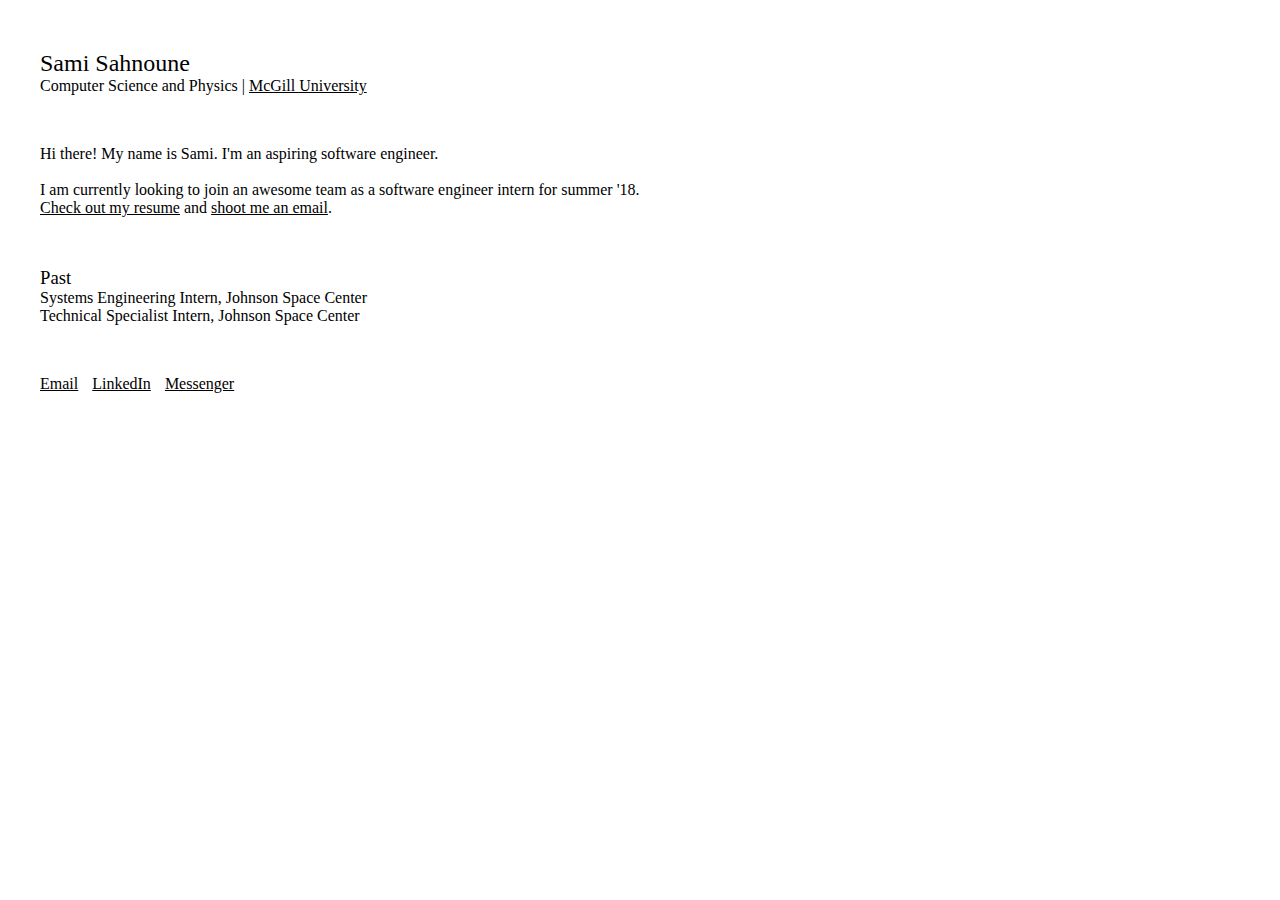
==== commit 81912e47: "Fixed syntax" ====
--- a/index.html
+++ b/index.html
@@ -10,7 +10,6 @@
 
             gtag('config', 'UA-112837537-1');
         </script>
-
     </head>
     <body>
     <div id = "container">
@@ -21,14 +20,14 @@
         </div>
         <div class = "info">
             <p> Hi there! My name is Sami. I'm an aspiring software engineer. </p><br/>
-            <p> I am currently looking to join an awesome team as a software engineer intern for summer '18. <a href = "_resume.pdf" target= "_blank">Check out my resume</a> and <a href = "mailto: sami.sahnoune@mail.mcgill.ca" target= "_blank">shoot me an email</a>.</p>
+            <p> I am currently looking to join an awesome team as a software engineer intern for summer '18. <a href = "resume.pdf" target= "_blank">Check out my resume</a> and <a href = "mailto:sami.sahnoune@mail.mcgill.ca" target= "_blank">shoot me an email</a>.</p>
         </div>
         <div class = "info">
             <h3> Past </h3>
             <p> Systems Engineering Intern, Johnson Space Center </p>
             <p> Technical Specialist Intern, Johnson Space Center </p>
         </div>
-        <p class = "social"> <a href = "mailto: sami.sahnoune@mail.mcgill.ca" target= "_blank"> Email </a> </p>
+        <p class = "social"> <a href = "mailto:sami.sahnoune@mail.mcgill.ca" target= "_blank"> Email </a> </p>
         <p class = "social"> <a href = "https://www.linkedin.com/in/samisahnoune" target= "_blank"> LinkedIn </a> </p>
         <p class = "social"> <a href = "https://www.m.me/samiwsahn" target= "_blank"> Messenger </a> </p>
     </body>
--- a/style.css
+++ b/style.css
@@ -0,0 +1,40 @@
+* {
+    box-sizing: border-box;
+    margin: 0;
+    padding: 0;
+    font-family: CMU Concrete, serif;
+}
+
+body {
+    width: 100%;
+    height: 100vh;
+    position: absolute;
+}
+
+h2, h3 {
+    font-weight: 100;
+}
+
+#container {
+    display: block;
+    position: relative;
+    max-width: 1200px;
+    margin: 50px auto;
+}
+#header {
+    margin-bottom: 50px;
+}
+
+.info {
+    margin-bottom: 50px;
+    max-width: 600px;
+}
+
+.social {
+    display: inline-block;
+    margin-right: 10px;
+}
+
+a {
+    color: black;
+}